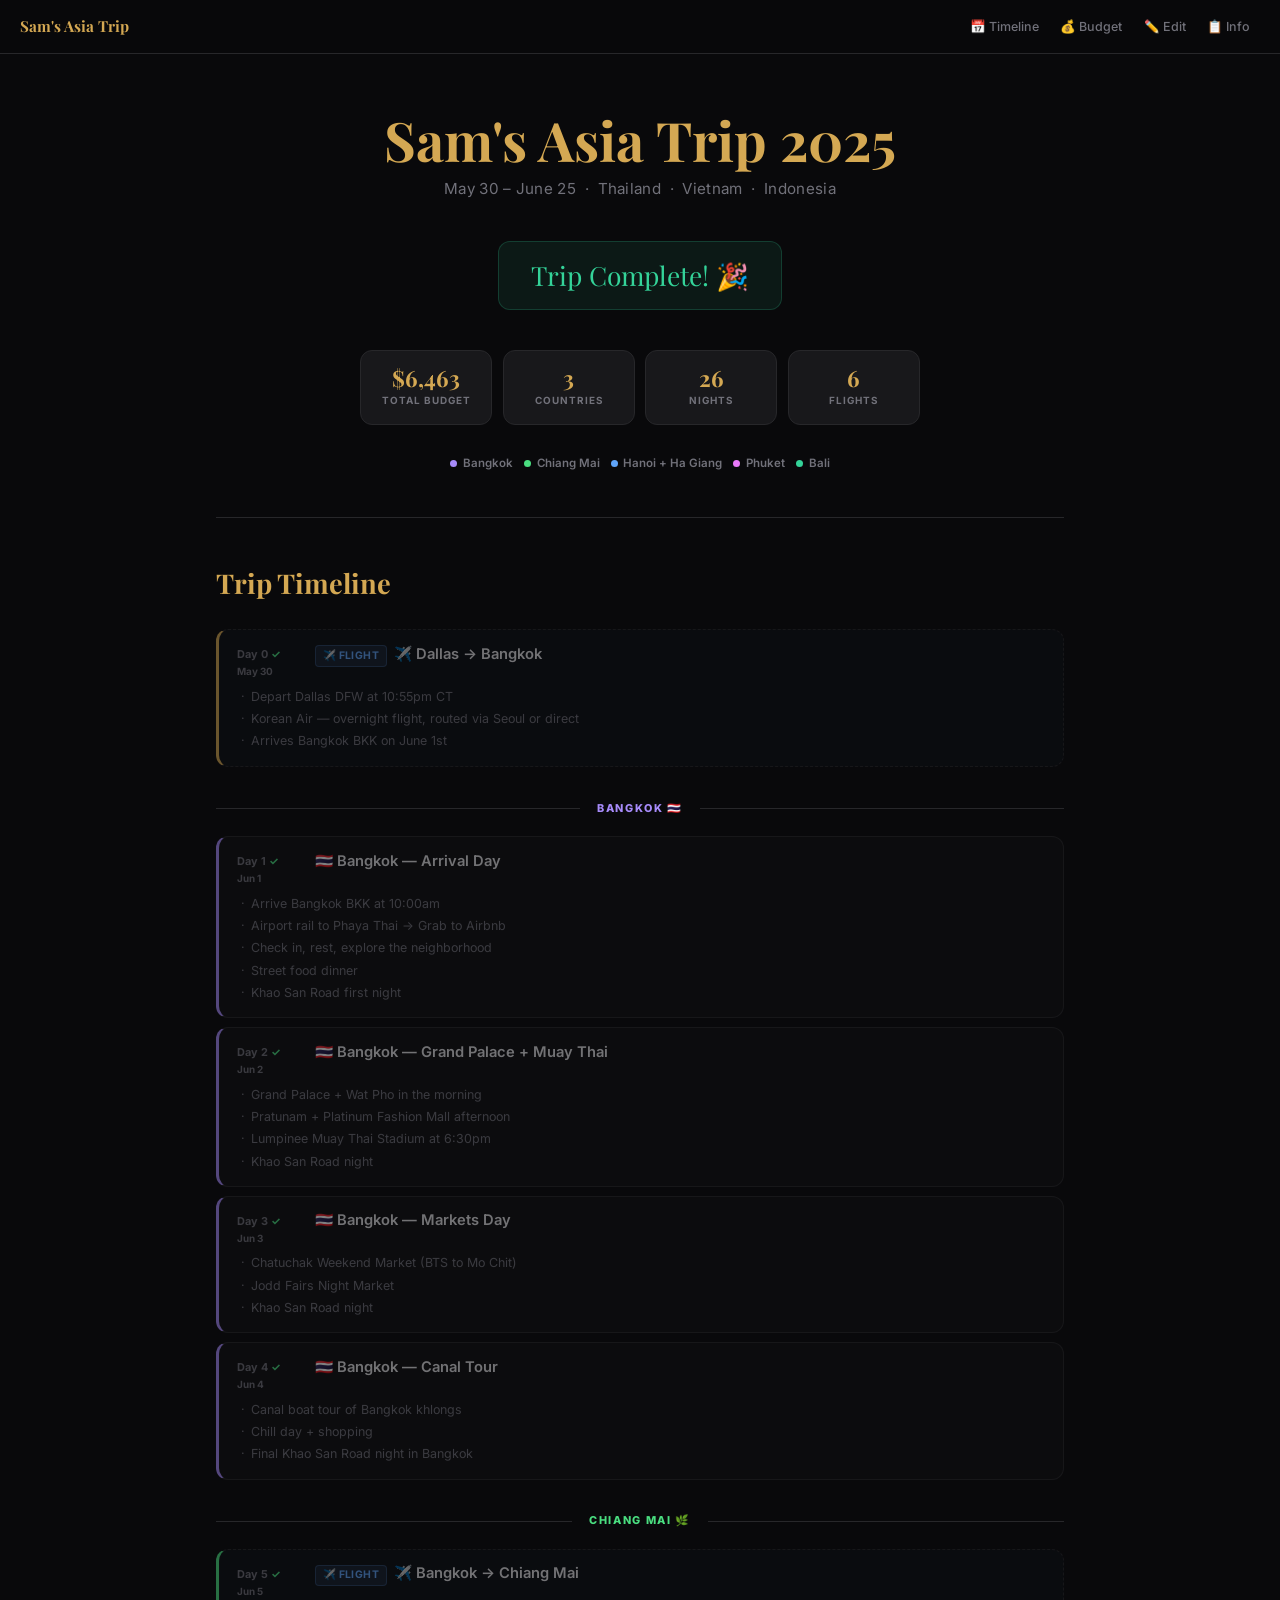
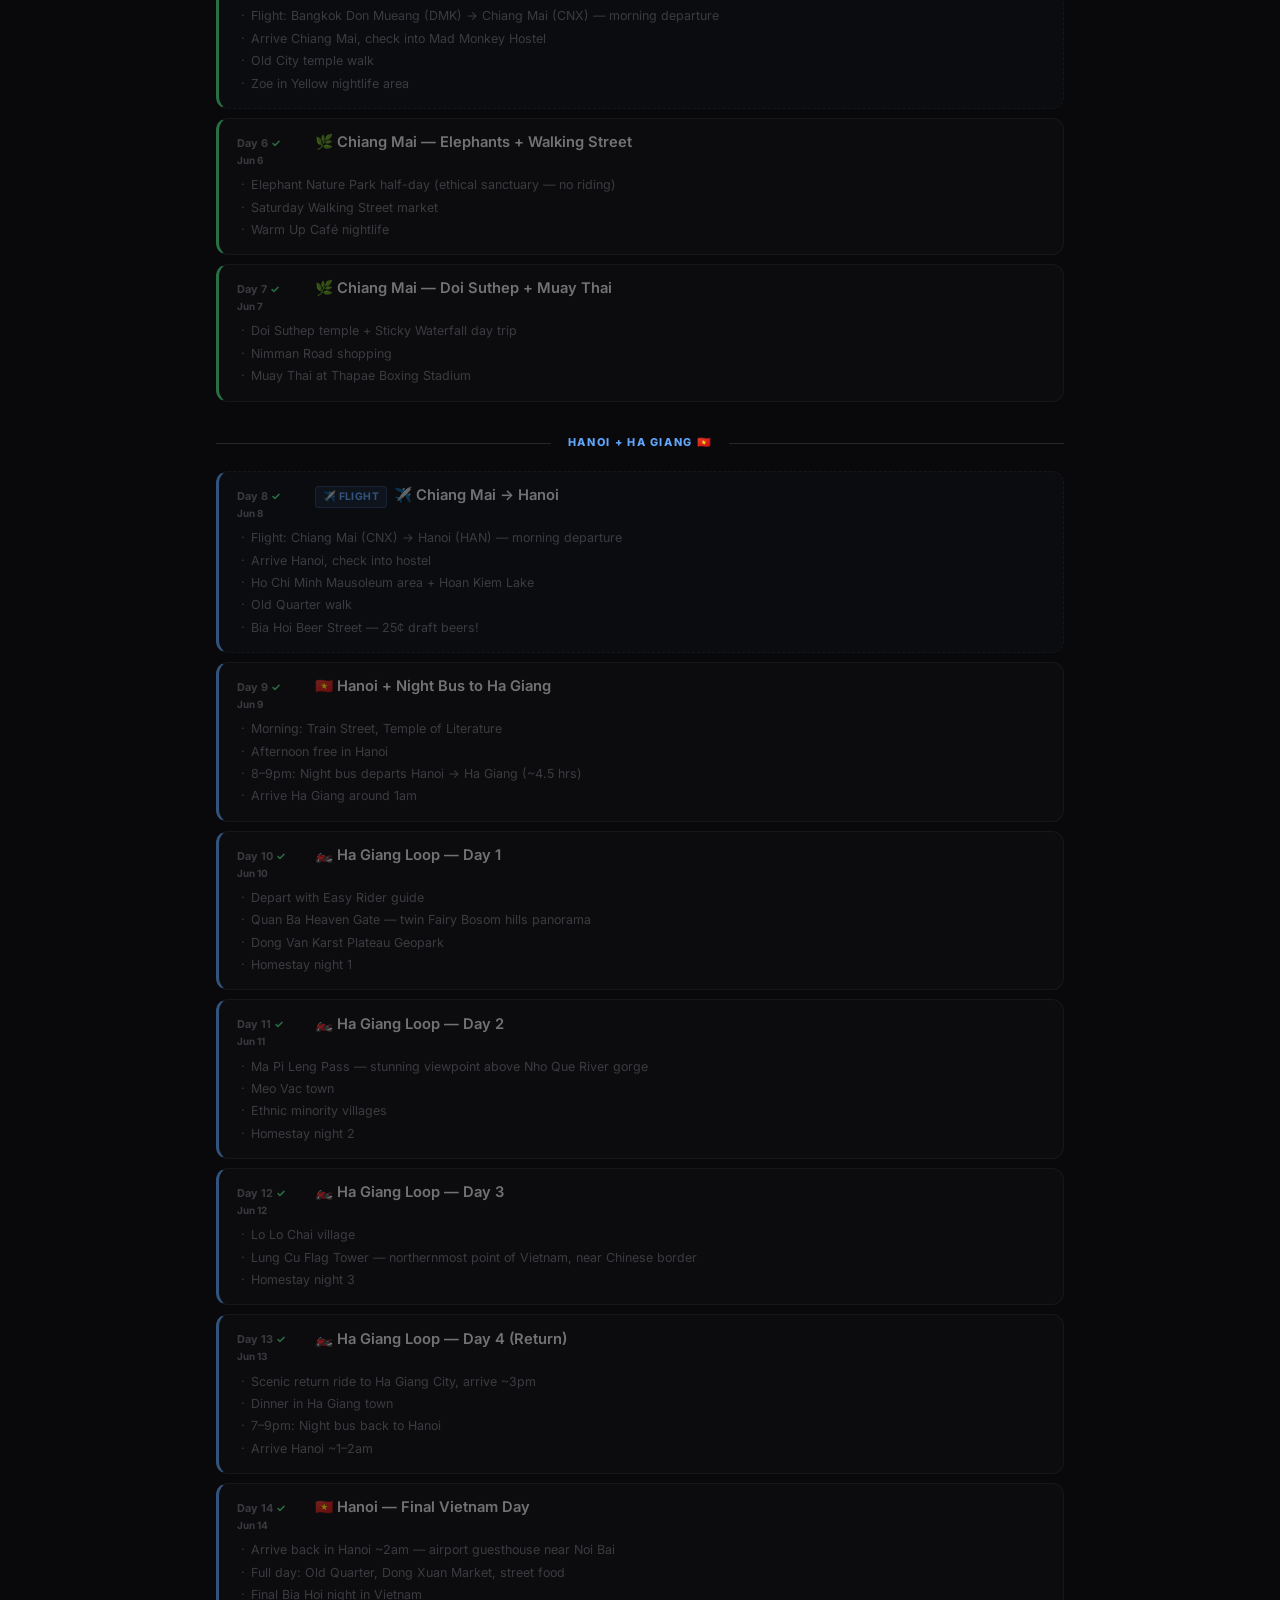
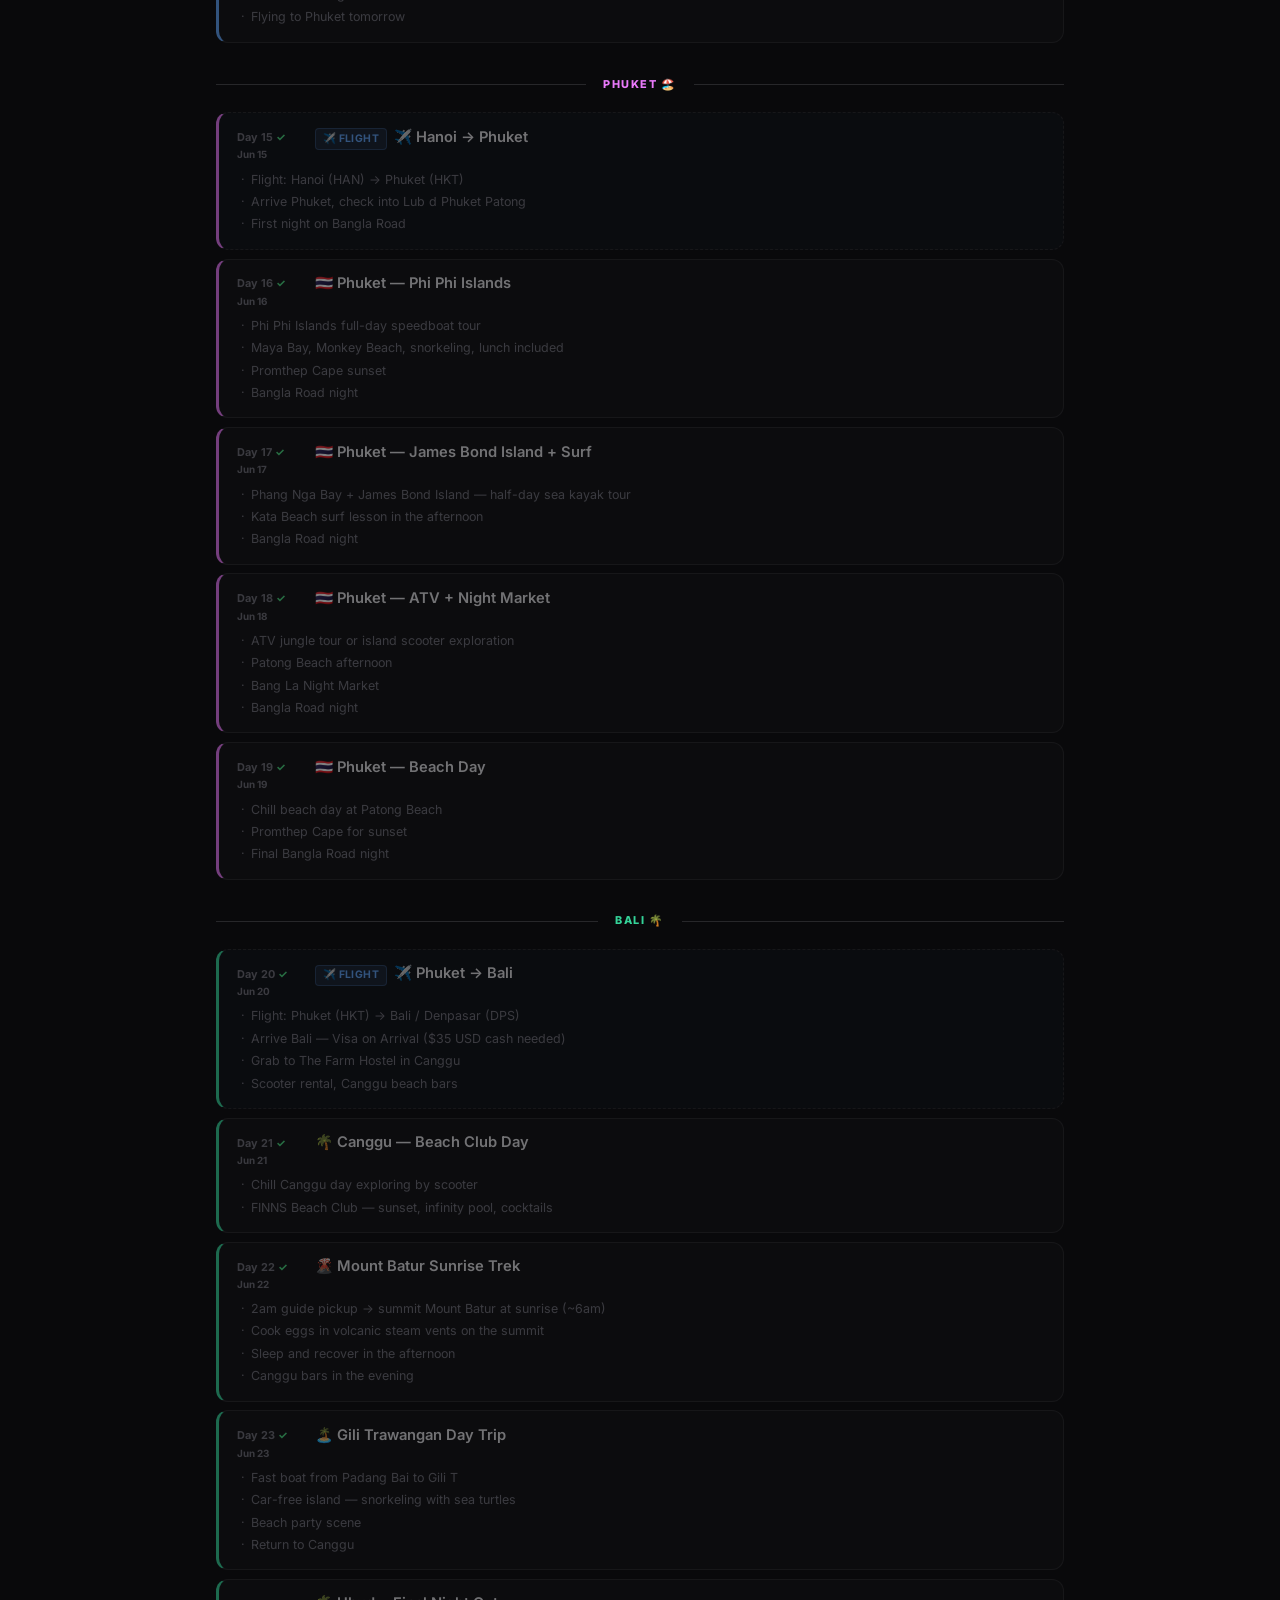
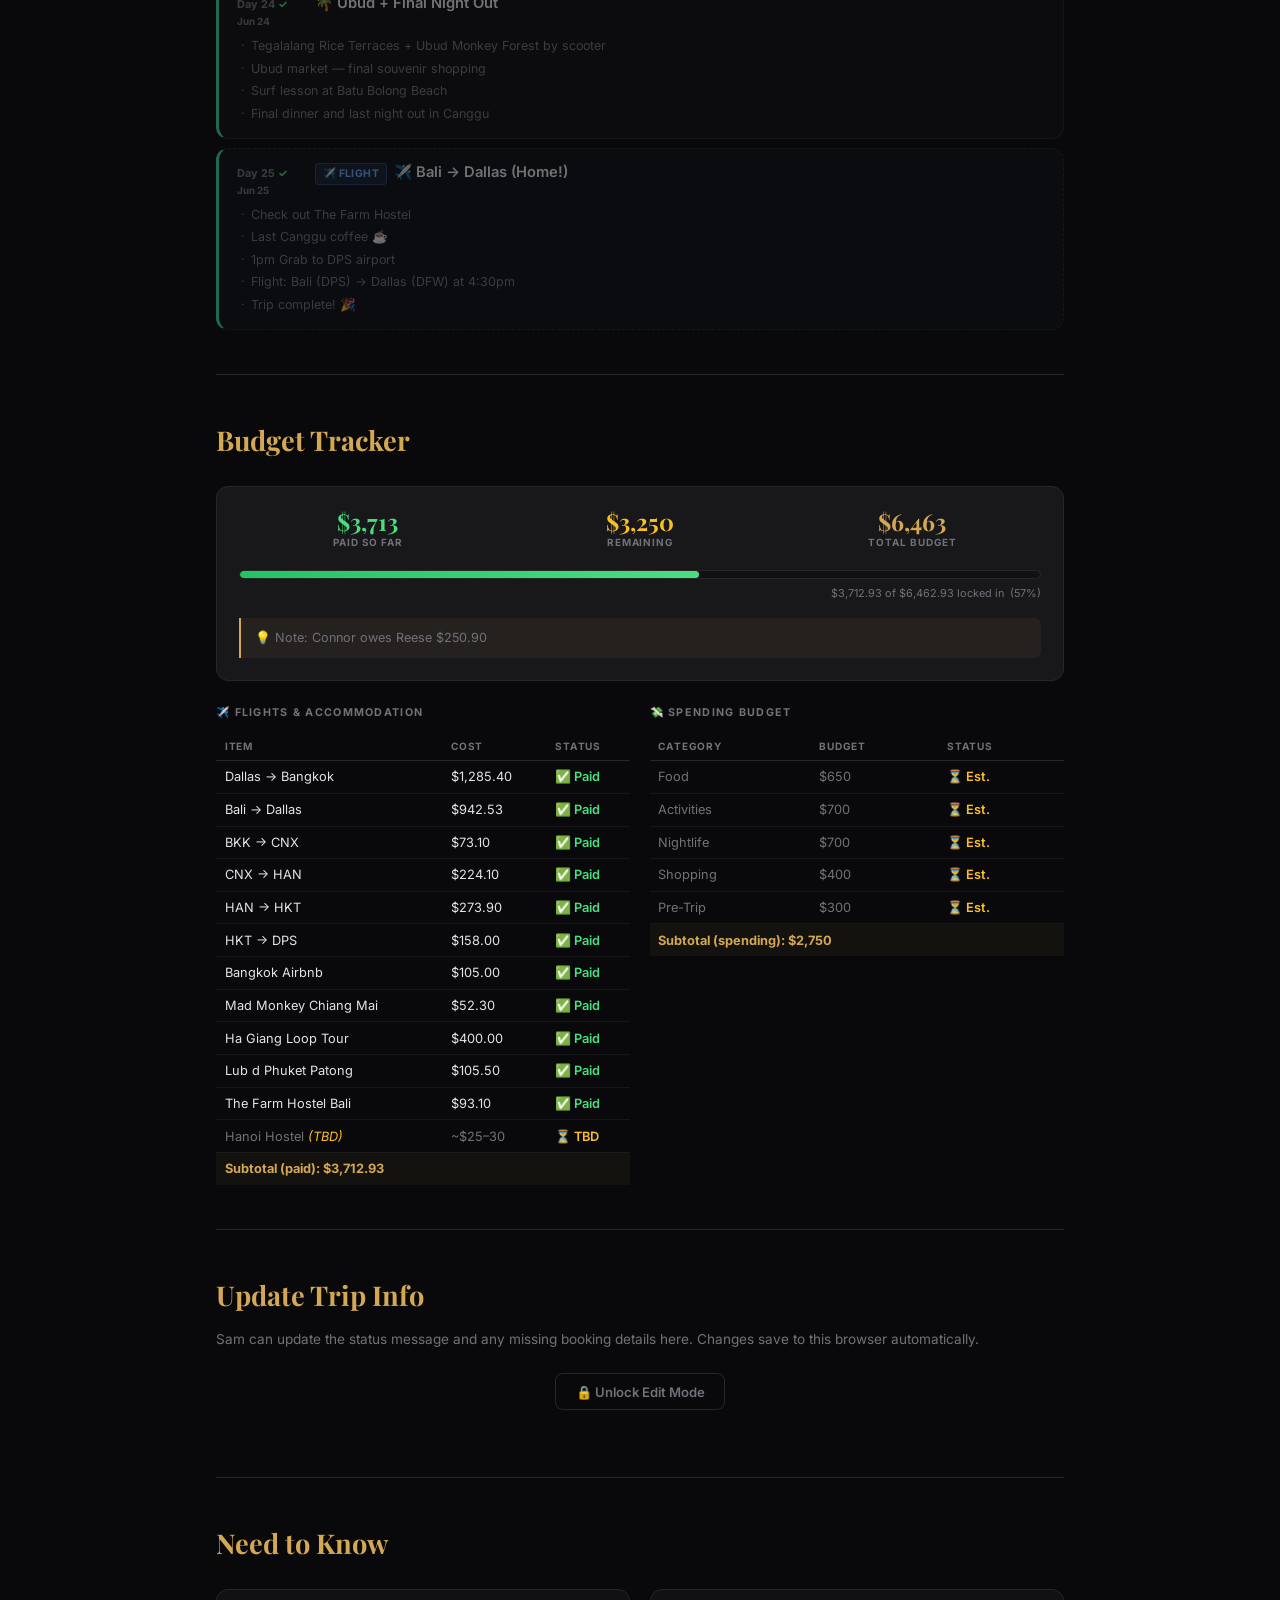
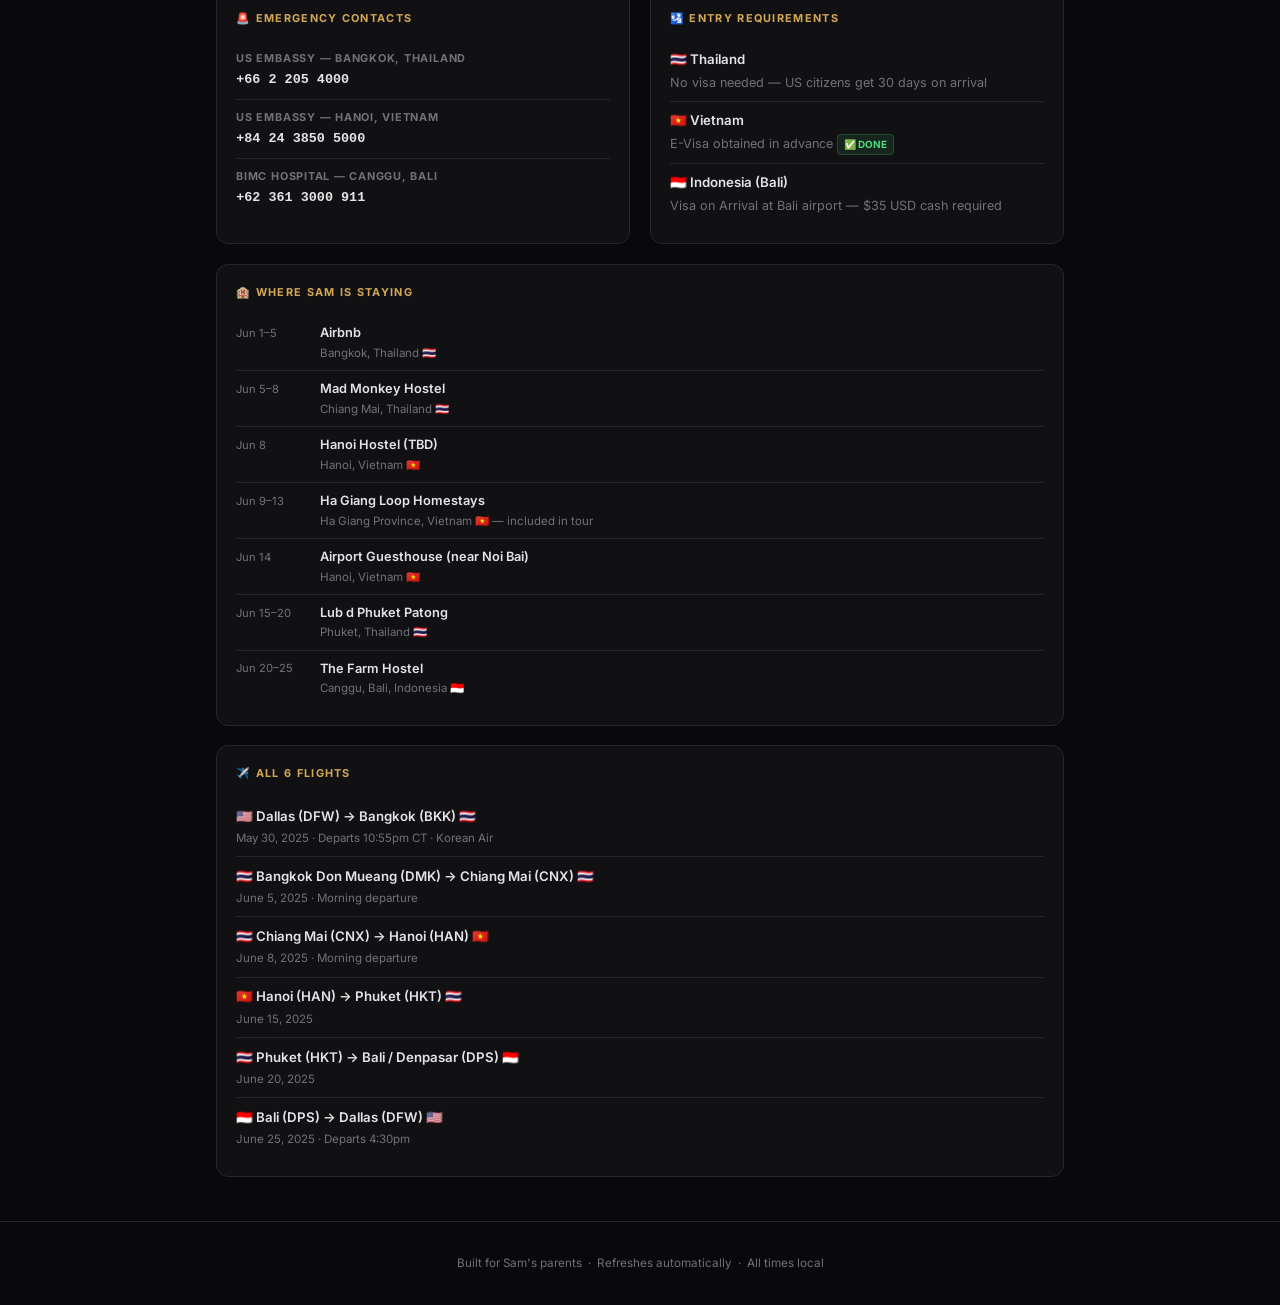
==== index.html @ be584400 "Initial commit — Asia Trip 2025 parent dashboard Single-file HTML dashboard with live countdown, day" ====
<!DOCTYPE html>
<html lang="en">
<head>
<meta charset="UTF-8">
<meta name="viewport" content="width=device-width, initial-scale=1.0">
<title>Sam's Asia Trip 2025</title>
<link rel="preconnect" href="https://fonts.googleapis.com">
<link rel="preconnect" href="https://fonts.gstatic.com" crossorigin>
<link href="https://fonts.googleapis.com/css2?family=Playfair+Display:ital,wght@0,400;0,700;1,400&family=Inter:wght@300;400;500;600;700&display=swap" rel="stylesheet">
<style>
*,*::before,*::after{box-sizing:border-box;margin:0;padding:0}

:root{
  --bg:#09090b;
  --surface:#111113;
  --surface2:#18181b;
  --border:#27272a;
  --text:#e4e4e7;
  --muted:#71717a;
  --gold:#d4a853;
  --bangkok:#a78bfa;
  --chiangmai:#4ade80;
  --vietnam:#60a5fa;
  --phuket:#e879f9;
  --bali:#34d399;
  --paid:#4ade80;
  --unpaid:#fbbf24;
  --r:12px;
}

html{scroll-behavior:smooth}
body{font-family:'Inter',sans-serif;background:var(--bg);color:var(--text);line-height:1.6;min-height:100vh}

/* ── NAV ── */
nav{
  position:fixed;top:0;left:0;right:0;z-index:200;
  background:rgba(9,9,11,.93);backdrop-filter:blur(16px);-webkit-backdrop-filter:blur(16px);
  border-bottom:1px solid var(--border);
  height:54px;padding:0 1.25rem;
  display:flex;align-items:center;gap:1rem;
}
.nav-brand{
  font-family:'Playfair Display',serif;color:var(--gold);font-size:.95rem;font-weight:700;
  text-decoration:none;white-space:nowrap;margin-right:auto;flex-shrink:0;
}
.nav-links{display:flex;align-items:center;gap:.15rem;overflow-x:auto;scrollbar-width:none;-ms-overflow-style:none}
.nav-links::-webkit-scrollbar{display:none}
.nav-links a{
  color:var(--muted);text-decoration:none;font-size:.78rem;font-weight:500;
  padding:.3rem .6rem;border-radius:6px;white-space:nowrap;transition:color .15s,background .15s;
}
.nav-links a:hover{color:var(--text);background:var(--surface2)}

/* ── LAYOUT ── */
main{padding-top:54px;max-width:880px;margin:0 auto;padding-left:1rem;padding-right:1rem}
section{padding:2.75rem 0}
section+section{border-top:1px solid var(--border)}
h2{font-family:'Playfair Display',serif;font-size:1.7rem;color:var(--gold);margin-bottom:1.5rem}

/* ── STATUS BANNER ── */
#status-banner{
  background:linear-gradient(135deg,rgba(212,168,83,.12),rgba(212,168,83,.05));
  border:1px solid rgba(212,168,83,.35);border-radius:var(--r);
  padding:1rem 1.25rem;margin-bottom:1.75rem;
  font-size:.92rem;display:none;
}
#status-banner.show{display:block}
#status-banner strong{color:var(--gold)}

/* ── HERO ── */
#hero{text-align:center;padding:3.5rem 0 2.75rem;border-top:none!important}
#hero h1{
  font-family:'Playfair Display',serif;
  font-size:clamp(2rem,6vw,3.4rem);color:var(--gold);
  margin-bottom:.45rem;line-height:1.1;
}
#hero .subtitle{color:var(--muted);font-size:.95rem;margin-bottom:2.5rem;letter-spacing:.02em}

/* ── COUNTDOWN ── */
.cd-wrap{margin:0 auto 2.5rem;max-width:580px}
.cd-label{
  font-size:.68rem;font-weight:700;letter-spacing:.15em;text-transform:uppercase;
  color:var(--muted);margin-bottom:.75rem;
}
.cd-units{display:flex;justify-content:center;gap:.65rem;flex-wrap:wrap}
.cd-unit{
  background:var(--surface2);border:1px solid var(--border);border-radius:var(--r);
  padding:.9rem 1.1rem;min-width:76px;text-align:center;
}
.cd-num{
  font-family:'Playfair Display',serif;font-size:2.1rem;font-weight:700;
  color:var(--gold);line-height:1;display:block;
}
.cd-lbl{font-size:.62rem;font-weight:700;letter-spacing:.1em;text-transform:uppercase;color:var(--muted);margin-top:.2rem;display:block}
.cd-badge{
  display:inline-block;font-family:'Playfair Display',serif;font-size:1.65rem;
  padding:1.1rem 2rem;border-radius:var(--r);line-height:1.2;
}
.cd-badge.live{color:var(--gold);background:rgba(212,168,83,.08);border:1px solid rgba(212,168,83,.2)}
.cd-badge.done{color:var(--bali);background:rgba(52,211,153,.08);border:1px solid rgba(52,211,153,.2)}

/* ── STATS ── */
.stats-row{display:grid;grid-template-columns:repeat(4,1fr);gap:.65rem;max-width:560px;margin:0 auto}
.stat-card{background:var(--surface2);border:1px solid var(--border);border-radius:var(--r);padding:.9rem .75rem;text-align:center}
.stat-val{font-family:'Playfair Display',serif;font-size:1.4rem;font-weight:700;color:var(--gold);display:block;line-height:1.1}
.stat-key{font-size:.62rem;font-weight:700;letter-spacing:.1em;text-transform:uppercase;color:var(--muted);margin-top:.2rem;display:block}

/* ── LEGEND ── */
.legend{display:flex;justify-content:center;gap:.7rem;flex-wrap:wrap;margin-top:1.85rem}
.legend-pill{display:flex;align-items:center;gap:.35rem;font-size:.72rem;font-weight:600;color:var(--muted)}
.legend-dot{width:7px;height:7px;border-radius:50%;flex-shrink:0}

/* ── TIMELINE ── */
.timeline{display:flex;flex-direction:column;gap:.55rem}
.dest-header{
  display:flex;align-items:center;gap:.65rem;
  margin:1.5rem 0 .65rem;font-size:.68rem;font-weight:800;
  letter-spacing:.15em;text-transform:uppercase;color:var(--muted);
}
.dest-header::before,.dest-header::after{content:'';flex:1;height:1px;background:var(--border)}
.dest-header span{white-space:nowrap;padding:0 .4rem}

.day-card{
  background:var(--surface);border:1px solid var(--border);
  border-left-width:3px;border-left-style:solid;border-left-color:transparent;
  border-radius:var(--r);
  padding:.9rem 1.1rem;position:relative;overflow:hidden;
  transition:transform .15s,box-shadow .15s;
}
.day-card:hover{transform:translateY(-1px);box-shadow:0 4px 20px rgba(0,0,0,.35)}
.day-card.is-flight{background:rgba(96,165,250,.04);border-top-style:dashed;border-right-style:dashed;border-bottom-style:dashed}
.day-card.is-today{
  background:var(--surface2)!important;
  box-shadow:0 0 0 1px rgba(212,168,83,.3),0 6px 28px rgba(0,0,0,.5)!important;
  border-left-color:var(--gold)!important;
}
.day-card.is-today::after{
  content:'TODAY';position:absolute;top:.7rem;right:.75rem;
  font-size:.58rem;font-weight:800;letter-spacing:.12em;
  color:var(--gold);background:rgba(212,168,83,.12);border:1px solid rgba(212,168,83,.25);
  padding:.18rem .45rem;border-radius:4px;
}
.day-card.is-past{opacity:.48}

.card-head{display:flex;align-items:flex-start;gap:.75rem;margin-bottom:.4rem}
.card-day{
  font-size:.68rem;font-weight:700;color:var(--muted);
  white-space:nowrap;min-width:66px;padding-top:.1rem;flex-shrink:0;
}
.card-date{font-size:.62rem;color:var(--muted);display:block;margin-top:.05rem}
.card-title{font-size:.92rem;font-weight:600;color:var(--text);flex:1;line-height:1.35}
.flight-tag{
  display:inline-flex;align-items:center;gap:.25rem;
  font-size:.65rem;font-weight:700;letter-spacing:.04em;
  background:rgba(96,165,250,.12);border:1px solid rgba(96,165,250,.25);
  color:#60a5fa;padding:.18rem .45rem;border-radius:4px;margin-right:.4rem;
}
.card-acts{margin:0;padding:0;list-style:none;display:flex;flex-direction:column;gap:.15rem}
.card-acts li{font-size:.78rem;color:var(--muted);padding-left:.9rem;position:relative}
.card-acts li::before{content:'·';position:absolute;left:.25rem}

/* ── BUDGET ── */
.budget-summary{
  background:var(--surface2);border:1px solid var(--border);border-radius:var(--r);
  padding:1.4rem;margin-bottom:1.4rem;
}
.budget-nums{display:grid;grid-template-columns:repeat(3,1fr);gap:1rem;margin-bottom:1.2rem;text-align:center}
.bnum{display:flex;flex-direction:column;gap:.15rem}
.bnum .ba{font-family:'Playfair Display',serif;font-size:1.45rem;font-weight:700;line-height:1}
.bnum .bl{font-size:.62rem;font-weight:700;letter-spacing:.1em;text-transform:uppercase;color:var(--muted)}
.bnum.paid .ba{color:var(--paid)}
.bnum.remaining .ba{color:var(--unpaid)}
.bnum.total .ba{color:var(--gold)}

.pbar-wrap{background:var(--surface);border-radius:99px;height:9px;overflow:hidden;border:1px solid var(--border)}
.pbar-fill{height:100%;border-radius:99px;background:linear-gradient(90deg,#22c55e,#4ade80);width:0;transition:width 1.3s cubic-bezier(.4,0,.2,1)}
.pbar-lbl{font-size:.68rem;color:var(--muted);text-align:right;margin-top:.35rem}
.budget-note{
  margin-top:1rem;font-size:.79rem;color:var(--muted);
  padding:.6rem .875rem;background:rgba(212,168,83,.06);
  border-left:2px solid var(--gold);border-radius:0 6px 6px 0;
}

.budget-tables{display:grid;grid-template-columns:1fr 1fr;gap:1.2rem;margin-top:1.4rem}
.btable-wrap h3{
  font-family:'Inter',sans-serif;font-size:.67rem;font-weight:700;
  letter-spacing:.12em;text-transform:uppercase;color:var(--muted);margin-bottom:.7rem;
}
table{width:100%;border-collapse:collapse;font-size:.8rem}
th{
  text-align:left;font-size:.63rem;font-weight:700;letter-spacing:.08em;text-transform:uppercase;
  color:var(--muted);padding:.38rem .55rem;border-bottom:1px solid var(--border);
}
td{padding:.45rem .55rem;border-bottom:1px solid rgba(39,39,42,.5);vertical-align:top;line-height:1.35}
tr:last-child td{border-bottom:none}
.row-paid td{color:var(--text)}
.row-paid .st{color:var(--paid);font-weight:600;white-space:nowrap}
.row-unpaid td{color:var(--muted)}
.row-unpaid .st{color:var(--unpaid);font-weight:600;white-space:nowrap}
.row-total{background:rgba(212,168,83,.05)}
.row-total td{font-weight:700;color:var(--gold);border-top:1px solid var(--border)!important;border-bottom:none!important}
.tbd{color:var(--unpaid);font-style:italic}

/* ── EDIT ── */
.edit-toggle{text-align:center;margin-bottom:1.4rem}
.btn{
  display:inline-flex;align-items:center;gap:.45rem;
  padding:.6rem 1.2rem;border-radius:8px;font-size:.82rem;font-weight:600;
  cursor:pointer;border:none;font-family:'Inter',sans-serif;transition:all .2s;
}
.btn-outline{background:transparent;border:1px solid var(--border);color:var(--muted)}
.btn-outline:hover{border-color:var(--gold);color:var(--gold);background:rgba(212,168,83,.06)}
.btn-gold{background:var(--gold);color:#000}
.btn-gold:hover{background:#c89940}

.edit-panel{
  background:var(--surface);border:1px solid var(--border);border-radius:var(--r);
  padding:1.4rem;display:none;
}
.edit-panel.open{display:block}

.pw-gate{text-align:center;padding:.5rem}
.pw-gate p{color:var(--muted);font-size:.82rem;margin-bottom:1rem}
.pw-row{display:flex;gap:.5rem;justify-content:center;max-width:300px;margin:0 auto}
.pw-err{color:#ef4444;font-size:.72rem;margin-top:.5rem;display:none}

input[type=password],input[type=text],textarea{
  background:var(--surface2);border:1px solid var(--border);border-radius:8px;
  color:var(--text);font-family:'Inter',sans-serif;font-size:.83rem;
  padding:.58rem .8rem;outline:none;transition:border-color .2s;
}
input[type=password]:focus,input[type=text]:focus,textarea:focus{border-color:var(--gold)}
input.err-shake{border-color:#ef4444;animation:shake .35s}
@keyframes shake{0%,100%{transform:translateX(0)}25%{transform:translateX(-5px)}75%{transform:translateX(5px)}}

.ef-form{display:none}
.ef-form.show{display:block}
.form-grid{display:grid;grid-template-columns:1fr 1fr;gap:.75rem}
.fg{margin-bottom:.9rem}
.fg label{display:block;font-size:.68rem;font-weight:700;color:var(--muted);letter-spacing:.08em;text-transform:uppercase;margin-bottom:.35rem}
.fg input,.fg textarea{width:100%}
textarea{resize:vertical;min-height:80px}
.form-foot{display:flex;align-items:center;justify-content:flex-end;gap:.75rem;margin-top:1.1rem;padding-top:.9rem;border-top:1px solid var(--border)}
.saved-note{font-size:.74rem;color:var(--paid);display:none;align-items:center;gap:.3rem}
.saved-note.show{display:flex}

/* ── INFO ── */
.info-grid{display:grid;grid-template-columns:1fr 1fr;gap:1.2rem}
.info-card{background:var(--surface);border:1px solid var(--border);border-radius:var(--r);padding:1.2rem}
.info-card.full{grid-column:1/-1}
.info-card h3{font-family:'Inter',sans-serif;font-size:.68rem;font-weight:700;letter-spacing:.12em;text-transform:uppercase;color:var(--gold);margin-bottom:.9rem}

.contact-item{padding:.55rem 0;border-bottom:1px solid var(--border)}
.contact-item:last-child{border-bottom:none;padding-bottom:0}
.cl{font-size:.68rem;font-weight:700;color:var(--muted);text-transform:uppercase;letter-spacing:.07em}
.cp{font-size:.84rem;font-weight:600;color:var(--text);font-family:monospace;margin-top:.1rem}

.accom-item{display:flex;gap:.75rem;padding:.5rem 0;border-bottom:1px solid var(--border);font-size:.8rem}
.accom-item:last-child{border-bottom:none}
.accom-dates{color:var(--muted);font-size:.7rem;white-space:nowrap;min-width:72px;padding-top:.1rem;flex-shrink:0}
.accom-name{font-weight:600;color:var(--text)}
.accom-loc{color:var(--muted);font-size:.72rem}

.flight-item{padding:.55rem 0;border-bottom:1px solid var(--border)}
.flight-item:last-child{border-bottom:none}
.flight-route{font-weight:600;color:var(--text);font-size:.83rem}
.flight-dt{font-size:.72rem;color:var(--muted);margin-top:.12rem}

.visa-item{padding:.5rem 0;border-bottom:1px solid var(--border)}
.visa-item:last-child{border-bottom:none}
.vi-country{font-weight:600;color:var(--text);font-size:.83rem;margin-bottom:.15rem}
.vi-info{color:var(--muted);font-size:.79rem}
.badge-ok{display:inline-block;font-size:.62rem;font-weight:700;color:var(--paid);background:rgba(74,222,128,.1);border:1px solid rgba(74,222,128,.2);padding:.1rem .38rem;border-radius:4px;margin-left:.25rem}

/* ── FOOTER ── */
footer{text-align:center;padding:2rem 1rem;color:var(--muted);font-size:.73rem;border-top:1px solid var(--border)}

/* ── RESPONSIVE ── */
@media(max-width:640px){
  .stats-row{grid-template-columns:repeat(2,1fr)}
  .budget-tables{grid-template-columns:1fr}
  .info-grid{grid-template-columns:1fr}
  .info-card.full{grid-column:auto}
  .form-grid{grid-template-columns:1fr}
}
@media(max-width:400px){
  .cd-unit{min-width:64px;padding:.75rem .85rem}
  .cd-num{font-size:1.8rem}
  .bnum .ba{font-size:1.1rem}
}
</style>
</head>
<body>

<!-- ══ NAV ══ -->
<nav>
  <a href="#hero" class="nav-brand">Sam's Asia Trip</a>
  <div class="nav-links">
    <a href="#timeline">📅 Timeline</a>
    <a href="#budget">💰 Budget</a>
    <a href="#edit">✏️ Edit</a>
    <a href="#info">📋 Info</a>
  </div>
</nav>

<main>

<!-- ══ HERO ══ -->
<section id="hero">

  <div id="status-banner">
    <strong>📍 Status:</strong> <span id="status-text"></span>
  </div>

  <h1>Sam's Asia Trip 2025</h1>
  <p class="subtitle">May 30 – June 25 &nbsp;·&nbsp; Thailand &nbsp;·&nbsp; Vietnam &nbsp;·&nbsp; Indonesia</p>

  <div class="cd-wrap">
    <div class="cd-label" id="cd-label">Departing In</div>
    <div id="cd-display" class="cd-units"></div>
  </div>

  <div class="stats-row">
    <div class="stat-card">
      <span class="stat-val">$6,463</span>
      <span class="stat-key">Total Budget</span>
    </div>
    <div class="stat-card">
      <span class="stat-val">3</span>
      <span class="stat-key">Countries</span>
    </div>
    <div class="stat-card">
      <span class="stat-val">26</span>
      <span class="stat-key">Nights</span>
    </div>
    <div class="stat-card">
      <span class="stat-val">6</span>
      <span class="stat-key">Flights</span>
    </div>
  </div>

  <div class="legend">
    <div class="legend-pill"><div class="legend-dot" style="background:var(--bangkok)"></div>Bangkok</div>
    <div class="legend-pill"><div class="legend-dot" style="background:var(--chiangmai)"></div>Chiang Mai</div>
    <div class="legend-pill"><div class="legend-dot" style="background:var(--vietnam)"></div>Hanoi + Ha Giang</div>
    <div class="legend-pill"><div class="legend-dot" style="background:var(--phuket)"></div>Phuket</div>
    <div class="legend-pill"><div class="legend-dot" style="background:var(--bali)"></div>Bali</div>
  </div>

</section>

<!-- ══ TIMELINE ══ -->
<section id="timeline">
  <h2>Trip Timeline</h2>
  <div class="timeline" id="timeline-container"></div>
</section>

<!-- ══ BUDGET ══ -->
<section id="budget">
  <h2>Budget Tracker</h2>

  <div class="budget-summary">
    <div class="budget-nums">
      <div class="bnum paid">
        <span class="ba">$3,713</span>
        <span class="bl">Paid So Far</span>
      </div>
      <div class="bnum remaining">
        <span class="ba">$3,250</span>
        <span class="bl">Remaining</span>
      </div>
      <div class="bnum total">
        <span class="ba">$6,463</span>
        <span class="bl">Total Budget</span>
      </div>
    </div>
    <div class="pbar-wrap"><div class="pbar-fill" id="pbar"></div></div>
    <div class="pbar-lbl">$3,712.93 of $6,462.93 locked in &nbsp;(57%)</div>
    <div class="budget-note">💡 Note: Connor owes Reese $250.90</div>
  </div>

  <div class="budget-tables">
    <div class="btable-wrap">
      <h3>✈️ Flights &amp; Accommodation</h3>
      <table>
        <thead><tr><th>Item</th><th>Cost</th><th>Status</th></tr></thead>
        <tbody>
          <tr class="row-paid"><td>Dallas → Bangkok</td><td>$1,285.40</td><td class="st">✅ Paid</td></tr>
          <tr class="row-paid"><td>Bali → Dallas</td><td>$942.53</td><td class="st">✅ Paid</td></tr>
          <tr class="row-paid"><td>BKK → CNX</td><td>$73.10</td><td class="st">✅ Paid</td></tr>
          <tr class="row-paid"><td>CNX → HAN</td><td>$224.10</td><td class="st">✅ Paid</td></tr>
          <tr class="row-paid"><td>HAN → HKT</td><td>$273.90</td><td class="st">✅ Paid</td></tr>
          <tr class="row-paid"><td>HKT → DPS</td><td>$158.00</td><td class="st">✅ Paid</td></tr>
          <tr class="row-paid"><td>Bangkok Airbnb</td><td>$105.00</td><td class="st">✅ Paid</td></tr>
          <tr class="row-paid"><td>Mad Monkey Chiang Mai</td><td>$52.30</td><td class="st">✅ Paid</td></tr>
          <tr class="row-paid"><td>Ha Giang Loop Tour</td><td>$400.00</td><td class="st">✅ Paid</td></tr>
          <tr class="row-paid"><td>Lub d Phuket Patong</td><td>$105.50</td><td class="st">✅ Paid</td></tr>
          <tr class="row-paid"><td>The Farm Hostel Bali</td><td>$93.10</td><td class="st">✅ Paid</td></tr>
          <tr class="row-unpaid">
            <td>Hanoi Hostel <span class="tbd" id="hanoi-name-display">(TBD)</span></td>
            <td><span id="hanoi-cost-display">~$25–30</span></td>
            <td class="st">⏳ TBD</td>
          </tr>
          <tr class="row-total"><td colspan="3"><strong>Subtotal (paid): $3,712.93</strong></td></tr>
        </tbody>
      </table>
    </div>

    <div class="btable-wrap">
      <h3>💸 Spending Budget</h3>
      <table>
        <thead><tr><th>Category</th><th>Budget</th><th>Status</th></tr></thead>
        <tbody>
          <tr class="row-unpaid"><td>Food</td><td>$650</td><td class="st">⏳ Est.</td></tr>
          <tr class="row-unpaid"><td>Activities</td><td>$700</td><td class="st">⏳ Est.</td></tr>
          <tr class="row-unpaid"><td>Nightlife</td><td>$700</td><td class="st">⏳ Est.</td></tr>
          <tr class="row-unpaid"><td>Shopping</td><td>$400</td><td class="st">⏳ Est.</td></tr>
          <tr class="row-unpaid"><td>Pre-Trip</td><td>$300</td><td class="st">⏳ Est.</td></tr>
          <tr class="row-total"><td colspan="3"><strong>Subtotal (spending): $2,750</strong></td></tr>
        </tbody>
      </table>
    </div>
  </div>
</section>

<!-- ══ EDIT ══ -->
<section id="edit">
  <h2>Update Trip Info</h2>
  <p style="color:var(--muted);font-size:.85rem;margin-top:-.75rem;margin-bottom:1.4rem">
    Sam can update the status message and any missing booking details here. Changes save to this browser automatically.
  </p>

  <div class="edit-toggle">
    <button class="btn btn-outline" id="edit-btn" onclick="toggleEdit()">🔒 Unlock Edit Mode</button>
  </div>

  <div class="edit-panel" id="edit-panel">
    <div class="pw-gate" id="pw-gate">
      <p>Enter the password to edit trip information</p>
      <div class="pw-row">
        <input type="password" id="pw-input" placeholder="Password" onkeydown="if(event.key==='Enter')checkPw()">
        <button class="btn btn-gold" onclick="checkPw()">Unlock</button>
      </div>
      <p class="pw-err" id="pw-err">Incorrect password — try again</p>
    </div>

    <div class="ef-form" id="ef-form">
      <div class="form-grid">
        <div class="fg">
          <label>Hanoi Hostel Name</label>
          <input type="text" id="ef-hanoi-name" placeholder="e.g. Old Quarter Backpackers">
        </div>
        <div class="fg">
          <label>Hanoi Hostel Cost</label>
          <input type="text" id="ef-hanoi-cost" placeholder="e.g. $28 / night">
        </div>
      </div>
      <div class="fg">
        <label>Ha Giang Tour Company</label>
        <input type="text" id="ef-hagiang" placeholder="e.g. Ha Giang Adventure Tours">
      </div>
      <div class="fg">
        <label>Status Message for Parents</label>
        <textarea id="ef-status" placeholder="e.g. Currently in Chiang Mai — everything's great! Had an incredible time at the elephant sanctuary today."></textarea>
      </div>
      <div class="form-foot">
        <div class="saved-note" id="saved-note">✓ Saved!</div>
        <button class="btn btn-gold" onclick="saveEdits()">Save Changes</button>
      </div>
    </div>
  </div>
</section>

<!-- ══ NEED TO KNOW ══ -->
<section id="info">
  <h2>Need to Know</h2>
  <div class="info-grid">

    <div class="info-card">
      <h3>🚨 Emergency Contacts</h3>
      <div class="contact-item">
        <div class="cl">US Embassy — Bangkok, Thailand</div>
        <div class="cp">+66 2 205 4000</div>
      </div>
      <div class="contact-item">
        <div class="cl">US Embassy — Hanoi, Vietnam</div>
        <div class="cp">+84 24 3850 5000</div>
      </div>
      <div class="contact-item">
        <div class="cl">BIMC Hospital — Canggu, Bali</div>
        <div class="cp">+62 361 3000 911</div>
      </div>
    </div>

    <div class="info-card">
      <h3>🛂 Entry Requirements</h3>
      <div class="visa-item">
        <div class="vi-country">🇹🇭 Thailand</div>
        <div class="vi-info">No visa needed — US citizens get 30 days on arrival</div>
      </div>
      <div class="visa-item">
        <div class="vi-country">🇻🇳 Vietnam</div>
        <div class="vi-info">E-Visa obtained in advance<span class="badge-ok">✅ DONE</span></div>
      </div>
      <div class="visa-item">
        <div class="vi-country">🇮🇩 Indonesia (Bali)</div>
        <div class="vi-info">Visa on Arrival at Bali airport — $35 USD cash required</div>
      </div>
    </div>

    <div class="info-card full">
      <h3>🏨 Where Sam Is Staying</h3>
      <div class="accom-item">
        <div class="accom-dates">Jun 1–5</div>
        <div><div class="accom-name">Airbnb</div><div class="accom-loc">Bangkok, Thailand 🇹🇭</div></div>
      </div>
      <div class="accom-item">
        <div class="accom-dates">Jun 5–8</div>
        <div><div class="accom-name">Mad Monkey Hostel</div><div class="accom-loc">Chiang Mai, Thailand 🇹🇭</div></div>
      </div>
      <div class="accom-item">
        <div class="accom-dates">Jun 8</div>
        <div>
          <div class="accom-name" id="hanoi-accom-display">Hanoi Hostel (TBD)</div>
          <div class="accom-loc">Hanoi, Vietnam 🇻🇳</div>
        </div>
      </div>
      <div class="accom-item">
        <div class="accom-dates">Jun 9–13</div>
        <div><div class="accom-name">Ha Giang Loop Homestays</div><div class="accom-loc">Ha Giang Province, Vietnam 🇻🇳 — included in tour</div></div>
      </div>
      <div class="accom-item">
        <div class="accom-dates">Jun 14</div>
        <div><div class="accom-name">Airport Guesthouse (near Noi Bai)</div><div class="accom-loc">Hanoi, Vietnam 🇻🇳</div></div>
      </div>
      <div class="accom-item">
        <div class="accom-dates">Jun 15–20</div>
        <div><div class="accom-name">Lub d Phuket Patong</div><div class="accom-loc">Phuket, Thailand 🇹🇭</div></div>
      </div>
      <div class="accom-item">
        <div class="accom-dates">Jun 20–25</div>
        <div><div class="accom-name">The Farm Hostel</div><div class="accom-loc">Canggu, Bali, Indonesia 🇮🇩</div></div>
      </div>
    </div>

    <div class="info-card full">
      <h3>✈️ All 6 Flights</h3>
      <div class="flight-item">
        <div class="flight-route">🇺🇸 Dallas (DFW) → Bangkok (BKK) 🇹🇭</div>
        <div class="flight-dt">May 30, 2025 · Departs 10:55pm CT · Korean Air</div>
      </div>
      <div class="flight-item">
        <div class="flight-route">🇹🇭 Bangkok Don Mueang (DMK) → Chiang Mai (CNX) 🇹🇭</div>
        <div class="flight-dt">June 5, 2025 · Morning departure</div>
      </div>
      <div class="flight-item">
        <div class="flight-route">🇹🇭 Chiang Mai (CNX) → Hanoi (HAN) 🇻🇳</div>
        <div class="flight-dt">June 8, 2025 · Morning departure</div>
      </div>
      <div class="flight-item">
        <div class="flight-route">🇻🇳 Hanoi (HAN) → Phuket (HKT) 🇹🇭</div>
        <div class="flight-dt">June 15, 2025</div>
      </div>
      <div class="flight-item">
        <div class="flight-route">🇹🇭 Phuket (HKT) → Bali / Denpasar (DPS) 🇮🇩</div>
        <div class="flight-dt">June 20, 2025</div>
      </div>
      <div class="flight-item">
        <div class="flight-route">🇮🇩 Bali (DPS) → Dallas (DFW) 🇺🇸</div>
        <div class="flight-dt">June 25, 2025 · Departs 4:30pm</div>
      </div>
    </div>

  </div>
</section>

</main>

<footer>
  Built for Sam's parents &nbsp;·&nbsp; Refreshes automatically &nbsp;·&nbsp; All times local
</footer>

<script>
// ── TRIP CONFIG ───────────────────────────────────────────────────────────

const DEPARTURE = new Date('2025-05-30T22:55:00-05:00');
const TRIP_END  = new Date('2025-06-26T04:00:00+00:00');

const DESTS = {
  pre:       { color:'#d4a853', label:'Departure Day' },
  bangkok:   { color:'#a78bfa', label:'Bangkok 🇹🇭' },
  chiangmai: { color:'#4ade80', label:'Chiang Mai 🌿' },
  vietnam:   { color:'#60a5fa', label:'Hanoi + Ha Giang 🇻🇳' },
  phuket:    { color:'#e879f9', label:'Phuket 🏖️' },
  bali:      { color:'#34d399', label:'Bali 🌴' },
};

const ITINERARY = [
  {
    day:0, date:'2025-05-30', dest:'pre', flag:'✈️',
    city:'Dallas → Bangkok', isFlight:true,
    acts:[
      'Depart Dallas DFW at 10:55pm CT',
      'Korean Air — overnight flight, routed via Seoul or direct',
      'Arrives Bangkok BKK on June 1st'
    ]
  },
  {
    day:1, date:'2025-06-01', dest:'bangkok', flag:'🇹🇭',
    city:'Bangkok — Arrival Day',
    acts:[
      'Arrive Bangkok BKK at 10:00am',
      'Airport rail to Phaya Thai → Grab to Airbnb',
      'Check in, rest, explore the neighborhood',
      'Street food dinner',
      'Khao San Road first night'
    ]
  },
  {
    day:2, date:'2025-06-02', dest:'bangkok', flag:'🇹🇭',
    city:'Bangkok — Grand Palace + Muay Thai',
    acts:[
      'Grand Palace + Wat Pho in the morning',
      'Pratunam + Platinum Fashion Mall afternoon',
      'Lumpinee Muay Thai Stadium at 6:30pm',
      'Khao San Road night'
    ]
  },
  {
    day:3, date:'2025-06-03', dest:'bangkok', flag:'🇹🇭',
    city:'Bangkok — Markets Day',
    acts:[
      'Chatuchak Weekend Market (BTS to Mo Chit)',
      'Jodd Fairs Night Market',
      'Khao San Road night'
    ]
  },
  {
    day:4, date:'2025-06-04', dest:'bangkok', flag:'🇹🇭',
    city:'Bangkok — Canal Tour',
    acts:[
      'Canal boat tour of Bangkok khlongs',
      'Chill day + shopping',
      'Final Khao San Road night in Bangkok'
    ]
  },
  {
    day:5, date:'2025-06-05', dest:'chiangmai', flag:'✈️',
    city:'Bangkok → Chiang Mai', isFlight:true,
    acts:[
      'Flight: Bangkok Don Mueang (DMK) → Chiang Mai (CNX) — morning departure',
      'Arrive Chiang Mai, check into Mad Monkey Hostel',
      'Old City temple walk',
      'Zoe in Yellow nightlife area'
    ]
  },
  {
    day:6, date:'2025-06-06', dest:'chiangmai', flag:'🌿',
    city:'Chiang Mai — Elephants + Walking Street',
    acts:[
      'Elephant Nature Park half-day (ethical sanctuary — no riding)',
      'Saturday Walking Street market',
      'Warm Up Café nightlife'
    ]
  },
  {
    day:7, date:'2025-06-07', dest:'chiangmai', flag:'🌿',
    city:'Chiang Mai — Doi Suthep + Muay Thai',
    acts:[
      'Doi Suthep temple + Sticky Waterfall day trip',
      'Nimman Road shopping',
      'Muay Thai at Thapae Boxing Stadium'
    ]
  },
  {
    day:8, date:'2025-06-08', dest:'vietnam', flag:'✈️',
    city:'Chiang Mai → Hanoi', isFlight:true,
    acts:[
      'Flight: Chiang Mai (CNX) → Hanoi (HAN) — morning departure',
      'Arrive Hanoi, check into hostel',
      'Ho Chi Minh Mausoleum area + Hoan Kiem Lake',
      'Old Quarter walk',
      'Bia Hoi Beer Street — 25¢ draft beers!'
    ]
  },
  {
    day:9, date:'2025-06-09', dest:'vietnam', flag:'🇻🇳',
    city:'Hanoi + Night Bus to Ha Giang',
    acts:[
      'Morning: Train Street, Temple of Literature',
      'Afternoon free in Hanoi',
      '8–9pm: Night bus departs Hanoi → Ha Giang (~4.5 hrs)',
      'Arrive Ha Giang around 1am'
    ]
  },
  {
    day:10, date:'2025-06-10', dest:'vietnam', flag:'🏍️',
    city:'Ha Giang Loop — Day 1',
    acts:[
      'Depart with Easy Rider guide',
      'Quan Ba Heaven Gate — twin Fairy Bosom hills panorama',
      'Dong Van Karst Plateau Geopark',
      'Homestay night 1'
    ]
  },
  {
    day:11, date:'2025-06-11', dest:'vietnam', flag:'🏍️',
    city:'Ha Giang Loop — Day 2',
    acts:[
      'Ma Pi Leng Pass — stunning viewpoint above Nho Que River gorge',
      'Meo Vac town',
      'Ethnic minority villages',
      'Homestay night 2'
    ]
  },
  {
    day:12, date:'2025-06-12', dest:'vietnam', flag:'🏍️',
    city:'Ha Giang Loop — Day 3',
    acts:[
      'Lo Lo Chai village',
      'Lung Cu Flag Tower — northernmost point of Vietnam, near Chinese border',
      'Homestay night 3'
    ]
  },
  {
    day:13, date:'2025-06-13', dest:'vietnam', flag:'🏍️',
    city:'Ha Giang Loop — Day 4 (Return)',
    acts:[
      'Scenic return ride to Ha Giang City, arrive ~3pm',
      'Dinner in Ha Giang town',
      '7–9pm: Night bus back to Hanoi',
      'Arrive Hanoi ~1–2am'
    ]
  },
  {
    day:14, date:'2025-06-14', dest:'vietnam', flag:'🇻🇳',
    city:'Hanoi — Final Vietnam Day',
    acts:[
      'Arrive back in Hanoi ~2am — airport guesthouse near Noi Bai',
      'Full day: Old Quarter, Dong Xuan Market, street food',
      'Final Bia Hoi night in Vietnam',
      'Flying to Phuket tomorrow'
    ]
  },
  {
    day:15, date:'2025-06-15', dest:'phuket', flag:'✈️',
    city:'Hanoi → Phuket', isFlight:true,
    acts:[
      'Flight: Hanoi (HAN) → Phuket (HKT)',
      'Arrive Phuket, check into Lub d Phuket Patong',
      'First night on Bangla Road'
    ]
  },
  {
    day:16, date:'2025-06-16', dest:'phuket', flag:'🇹🇭',
    city:'Phuket — Phi Phi Islands',
    acts:[
      'Phi Phi Islands full-day speedboat tour',
      'Maya Bay, Monkey Beach, snorkeling, lunch included',
      'Promthep Cape sunset',
      'Bangla Road night'
    ]
  },
  {
    day:17, date:'2025-06-17', dest:'phuket', flag:'🇹🇭',
    city:'Phuket — James Bond Island + Surf',
    acts:[
      'Phang Nga Bay + James Bond Island — half-day sea kayak tour',
      'Kata Beach surf lesson in the afternoon',
      'Bangla Road night'
    ]
  },
  {
    day:18, date:'2025-06-18', dest:'phuket', flag:'🇹🇭',
    city:'Phuket — ATV + Night Market',
    acts:[
      'ATV jungle tour or island scooter exploration',
      'Patong Beach afternoon',
      'Bang La Night Market',
      'Bangla Road night'
    ]
  },
  {
    day:19, date:'2025-06-19', dest:'phuket', flag:'🇹🇭',
    city:'Phuket — Beach Day',
    acts:[
      'Chill beach day at Patong Beach',
      'Promthep Cape for sunset',
      'Final Bangla Road night'
    ]
  },
  {
    day:20, date:'2025-06-20', dest:'bali', flag:'✈️',
    city:'Phuket → Bali', isFlight:true,
    acts:[
      'Flight: Phuket (HKT) → Bali / Denpasar (DPS)',
      'Arrive Bali — Visa on Arrival ($35 USD cash needed)',
      'Grab to The Farm Hostel in Canggu',
      'Scooter rental, Canggu beach bars'
    ]
  },
  {
    day:21, date:'2025-06-21', dest:'bali', flag:'🌴',
    city:'Canggu — Beach Club Day',
    acts:[
      'Chill Canggu day exploring by scooter',
      'FINNS Beach Club — sunset, infinity pool, cocktails'
    ]
  },
  {
    day:22, date:'2025-06-22', dest:'bali', flag:'🌋',
    city:'Mount Batur Sunrise Trek',
    acts:[
      '2am guide pickup → summit Mount Batur at sunrise (~6am)',
      'Cook eggs in volcanic steam vents on the summit',
      'Sleep and recover in the afternoon',
      'Canggu bars in the evening'
    ]
  },
  {
    day:23, date:'2025-06-23', dest:'bali', flag:'🏝️',
    city:'Gili Trawangan Day Trip',
    acts:[
      'Fast boat from Padang Bai to Gili T',
      'Car-free island — snorkeling with sea turtles',
      'Beach party scene',
      'Return to Canggu'
    ]
  },
  {
    day:24, date:'2025-06-24', dest:'bali', flag:'🌴',
    city:'Ubud + Final Night Out',
    acts:[
      'Tegalalang Rice Terraces + Ubud Monkey Forest by scooter',
      'Ubud market — final souvenir shopping',
      'Surf lesson at Batu Bolong Beach',
      'Final dinner and last night out in Canggu'
    ]
  },
  {
    day:25, date:'2025-06-25', dest:'bali', flag:'✈️',
    city:'Bali → Dallas (Home!)', isFlight:true,
    acts:[
      'Check out The Farm Hostel',
      'Last Canggu coffee ☕',
      '1pm Grab to DPS airport',
      'Flight: Bali (DPS) → Dallas (DFW) at 4:30pm',
      'Trip complete! 🎉'
    ]
  }
];

// Build date → day lookup
const DATE_TO_DAY = {};
ITINERARY.forEach(i => { DATE_TO_DAY[i.date] = i.day; });

// ── COUNTDOWN ─────────────────────────────────────────────────────────────

function pad(n){ return String(n).padStart(2,'0'); }

function updateCountdown(){
  const now  = new Date();
  const disp = document.getElementById('cd-display');
  const lbl  = document.getElementById('cd-label');

  if(now < DEPARTURE){
    const diff = DEPARTURE - now;
    const days = Math.floor(diff / 864e5);
    const hrs  = Math.floor((diff % 864e5) / 36e5);
    const mins = Math.floor((diff % 36e5) / 6e4);
    const secs = Math.floor((diff % 6e4) / 1e3);
    lbl.textContent = 'Departing In';
    disp.innerHTML =
      unit(days,'Days') + unit(pad(hrs),'Hours') +
      unit(pad(mins),'Mins') + unit(pad(secs),'Secs');
  } else if(now <= TRIP_END){
    const todayStr = localDateStr(now);
    const dayNum   = DATE_TO_DAY[todayStr] !== undefined
      ? DATE_TO_DAY[todayStr]
      : Math.min(Math.floor((now - DEPARTURE) / 864e5), 25);
    lbl.textContent = 'Currently On Trip';
    disp.innerHTML = `<div class="cd-badge live">Day ${dayNum} of 25</div>`;
  } else {
    lbl.textContent = '';
    disp.innerHTML = `<div class="cd-badge done">Trip Complete! 🎉</div>`;
  }
}

function unit(n, l){
  return `<div class="cd-unit"><span class="cd-num">${n}</span><span class="cd-lbl">${l}</span></div>`;
}

// Return YYYY-MM-DD in local time
function localDateStr(d){
  const y = d.getFullYear();
  const m = String(d.getMonth()+1).padStart(2,'0');
  const day = String(d.getDate()).padStart(2,'0');
  return `${y}-${m}-${day}`;
}

// ── TIMELINE ──────────────────────────────────────────────────────────────

function renderTimeline(){
  const container = document.getElementById('timeline-container');
  const now       = new Date();
  const todayStr  = localDateStr(now);
  let lastDest    = null;

  ITINERARY.forEach(item => {
    // Section headers between destinations
    if(item.dest !== 'pre' && item.dest !== lastDest){
      const hdr = document.createElement('div');
      hdr.className = 'dest-header';
      hdr.innerHTML = `<span style="color:${DESTS[item.dest].color}">${DESTS[item.dest].label}</span>`;
      container.appendChild(hdr);
    }
    lastDest = item.dest;

    const isPast  = item.date < todayStr && now > DEPARTURE;
    const isToday = item.date === todayStr && now >= DEPARTURE && now <= TRIP_END;
    const color   = DESTS[item.dest].color;

    const card = document.createElement('div');
    card.className = [
      'day-card',
      item.isFlight ? 'is-flight' : '',
      isToday       ? 'is-today'  : '',
      isPast        ? 'is-past'   : '',
    ].filter(Boolean).join(' ');

    card.style.borderLeftColor = color;

    // Format date display
    const [y,mo,d] = item.date.split('-').map(Number);
    const dateObj  = new Date(y, mo-1, d);
    const dateStr  = dateObj.toLocaleDateString('en-US',{ month:'short', day:'numeric' });

    const flightTag = item.isFlight
      ? '<span class="flight-tag">✈️ FLIGHT</span>'
      : '';
    const check = isPast
      ? ' <span style="color:var(--paid);font-weight:700">✓</span>'
      : '';
    const acts = item.acts.map(a => `<li>${a}</li>`).join('');

    card.innerHTML = `
      <div class="card-head">
        <div class="card-day">
          <span>Day ${item.day}${check}</span>
          <span class="card-date">${dateStr}</span>
        </div>
        <div class="card-title">${flightTag}<span style="margin-right:.3rem">${item.flag}</span>${item.city}</div>
      </div>
      <ul class="card-acts">${acts}</ul>`;

    container.appendChild(card);
  });
}

// ── BUDGET BAR ────────────────────────────────────────────────────────────

function animateBudget(){
  const bar = document.getElementById('pbar');
  const pct = (3712.93 / 6462.93 * 100).toFixed(1);
  const obs = new IntersectionObserver(entries => {
    if(entries[0].isIntersecting){
      setTimeout(() => { bar.style.width = pct + '%'; }, 150);
      obs.disconnect();
    }
  }, { threshold: 0.4 });
  obs.observe(bar);
}

// ── EDIT PANEL ────────────────────────────────────────────────────────────

let editUnlocked = false;

function toggleEdit(){
  const panel = document.getElementById('edit-panel');
  const btn   = document.getElementById('edit-btn');
  const isOpen = panel.classList.contains('open');
  if(isOpen){
    panel.classList.remove('open');
    btn.textContent = '🔒 Unlock Edit Mode';
  } else {
    panel.classList.add('open');
    btn.textContent = '✕ Close Edit';
    if(editUnlocked) showForm();
  }
}

function checkPw(){
  const val = document.getElementById('pw-input').value;
  const err = document.getElementById('pw-err');
  const inp = document.getElementById('pw-input');
  if(val === 'sam2025'){
    editUnlocked = true;
    err.style.display = 'none';
    showForm();
  } else {
    inp.value = '';
    err.style.display = 'block';
    inp.classList.add('err-shake');
    setTimeout(() => inp.classList.remove('err-shake'), 400);
  }
}

function showForm(){
  document.getElementById('pw-gate').style.display = 'none';
  document.getElementById('ef-form').classList.add('show');
  const s = getSaved();
  document.getElementById('ef-hanoi-name').value = s.hanoiName || '';
  document.getElementById('ef-hanoi-cost').value = s.hanoiCost || '';
  document.getElementById('ef-hagiang').value    = s.hagiang   || '';
  document.getElementById('ef-status').value     = s.status    || '';
}

function saveEdits(){
  const data = {
    hanoiName: document.getElementById('ef-hanoi-name').value.trim(),
    hanoiCost: document.getElementById('ef-hanoi-cost').value.trim(),
    hagiang:   document.getElementById('ef-hagiang').value.trim(),
    status:    document.getElementById('ef-status').value.trim(),
  };
  try{ localStorage.setItem('asiaTripData_v2', JSON.stringify(data)); }catch(e){}
  applyData(data);
  const note = document.getElementById('saved-note');
  note.classList.add('show');
  setTimeout(() => note.classList.remove('show'), 2500);
}

function getSaved(){
  try{ return JSON.parse(localStorage.getItem('asiaTripData_v2') || '{}'); }catch(e){ return {}; }
}

function applyData(d){
  // Budget table — Hanoi name
  const nn = document.getElementById('hanoi-name-display');
  if(nn) nn.textContent = d.hanoiName ? d.hanoiName : '(TBD)';
  // Budget table — Hanoi cost
  const nc = document.getElementById('hanoi-cost-display');
  if(nc) nc.textContent = d.hanoiCost ? d.hanoiCost : '~$25–30';
  // Accommodation list — Hanoi
  const na = document.getElementById('hanoi-accom-display');
  if(na) na.textContent = d.hanoiName ? d.hanoiName : 'Hanoi Hostel (TBD)';
  // Status banner
  const banner  = document.getElementById('status-banner');
  const stText  = document.getElementById('status-text');
  if(d.status){
    stText.textContent = d.status;
    banner.classList.add('show');
  } else {
    banner.classList.remove('show');
  }
}

// ── INIT ──────────────────────────────────────────────────────────────────

document.addEventListener('DOMContentLoaded', () => {
  renderTimeline();
  updateCountdown();
  setInterval(updateCountdown, 1000);
  animateBudget();
  applyData(getSaved());

  // During trip: scroll today's card into view
  const now = new Date();
  if(now >= DEPARTURE && now <= TRIP_END){
    setTimeout(() => {
      const today = document.querySelector('.day-card.is-today');
      if(today) today.scrollIntoView({ behavior:'smooth', block:'center' });
    }, 700);
  }
});
</script>
</body>
</html>
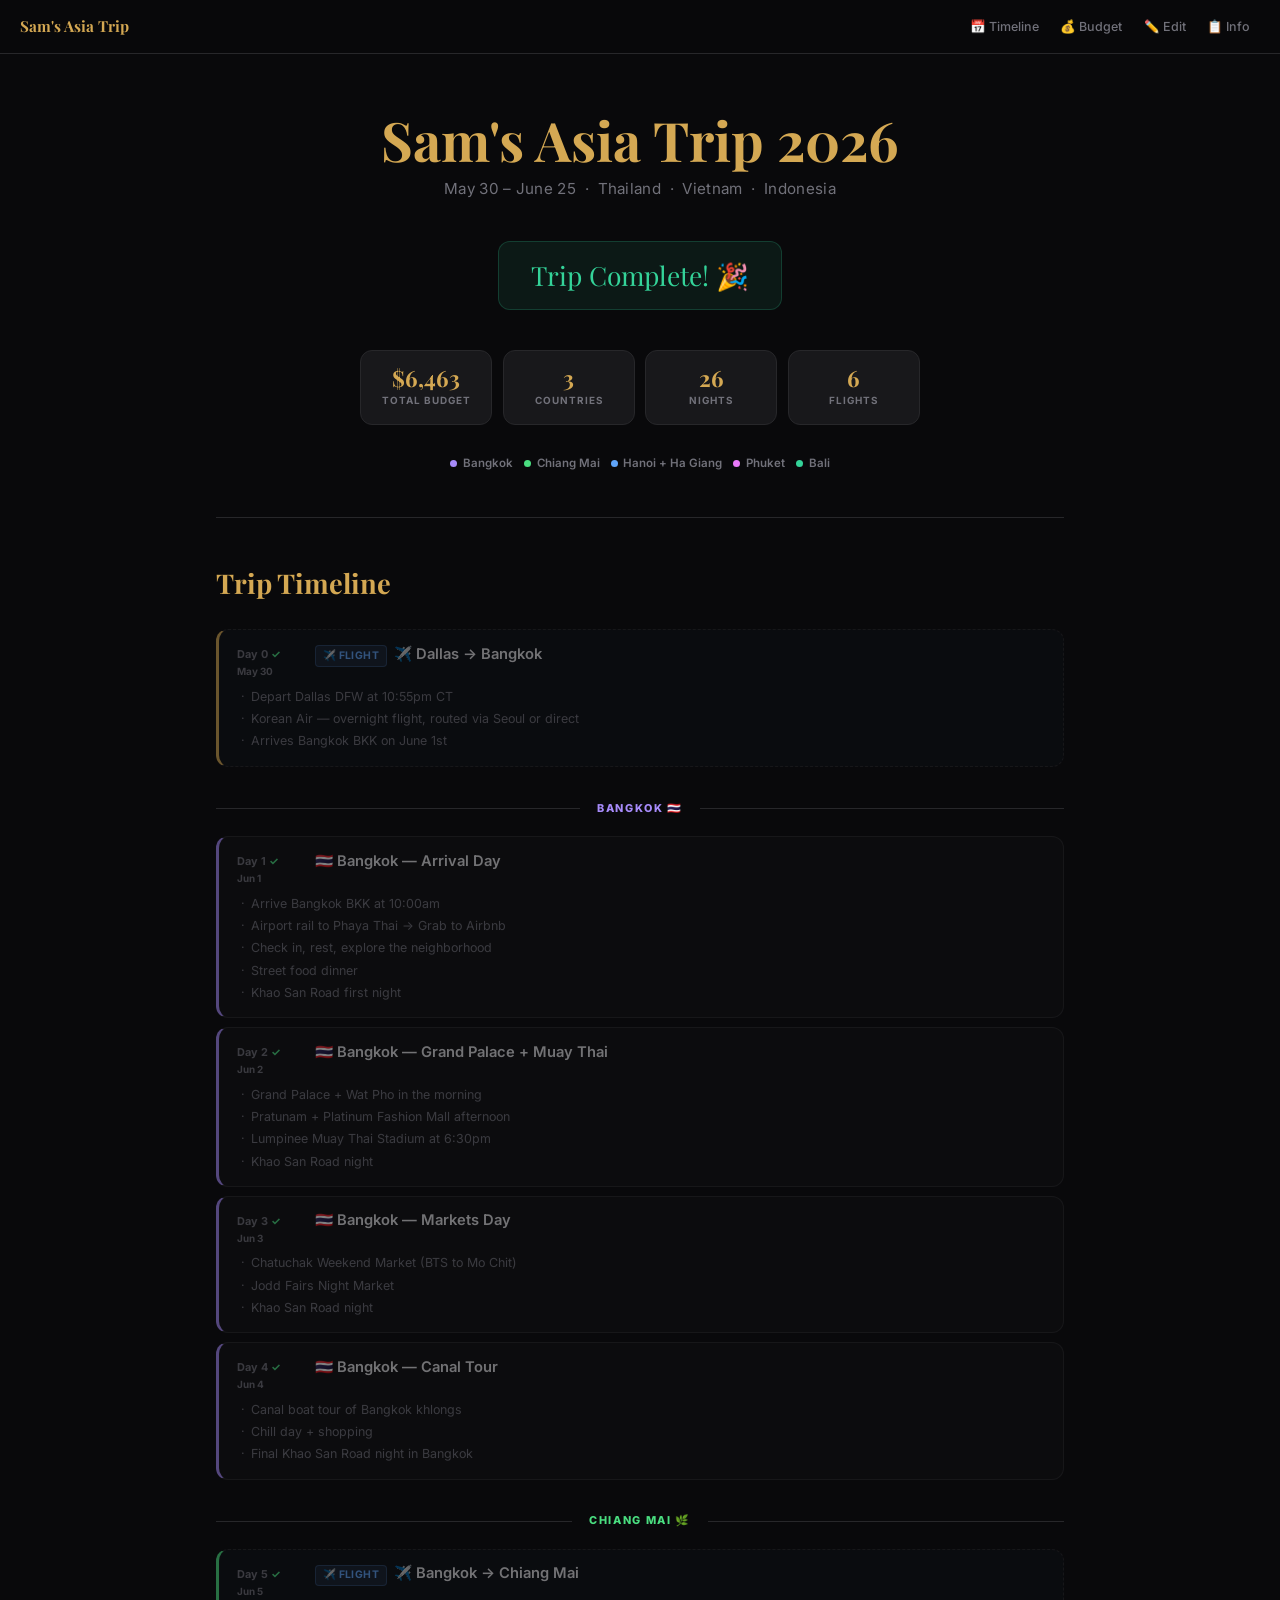
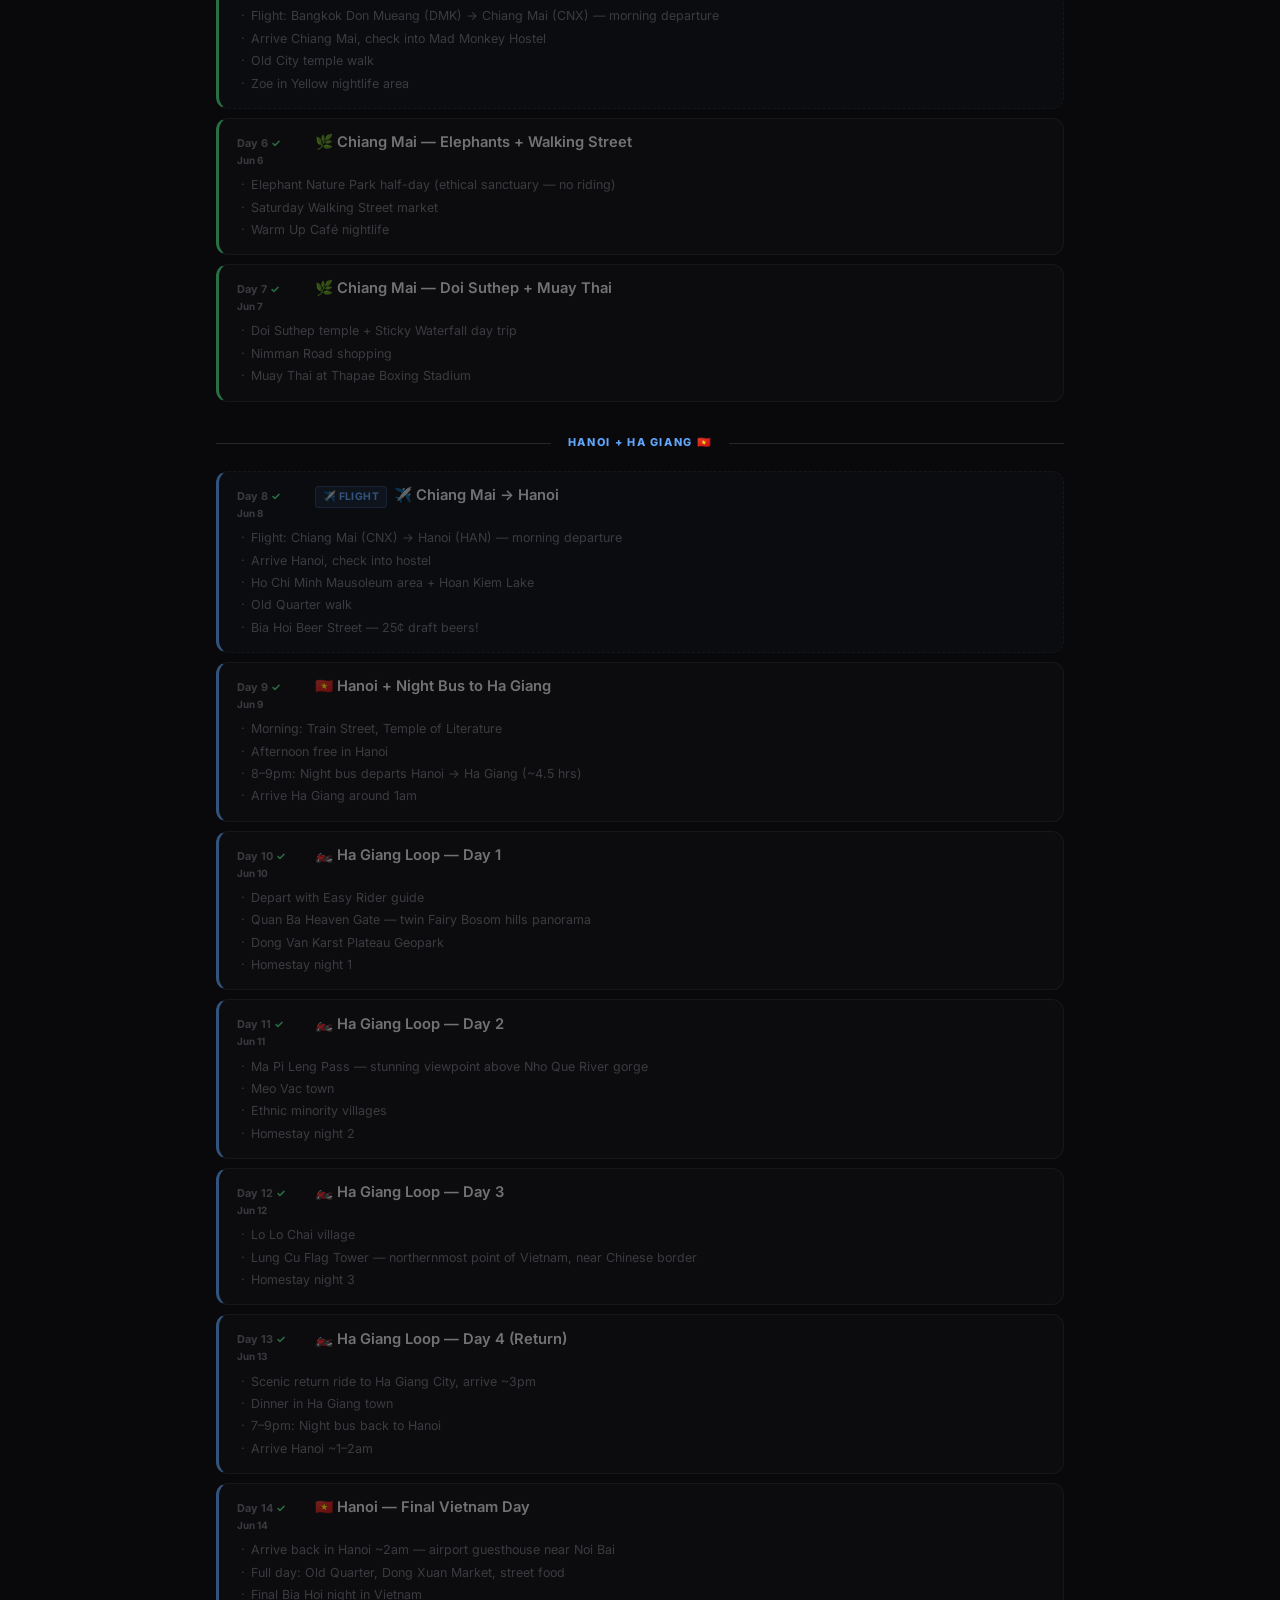
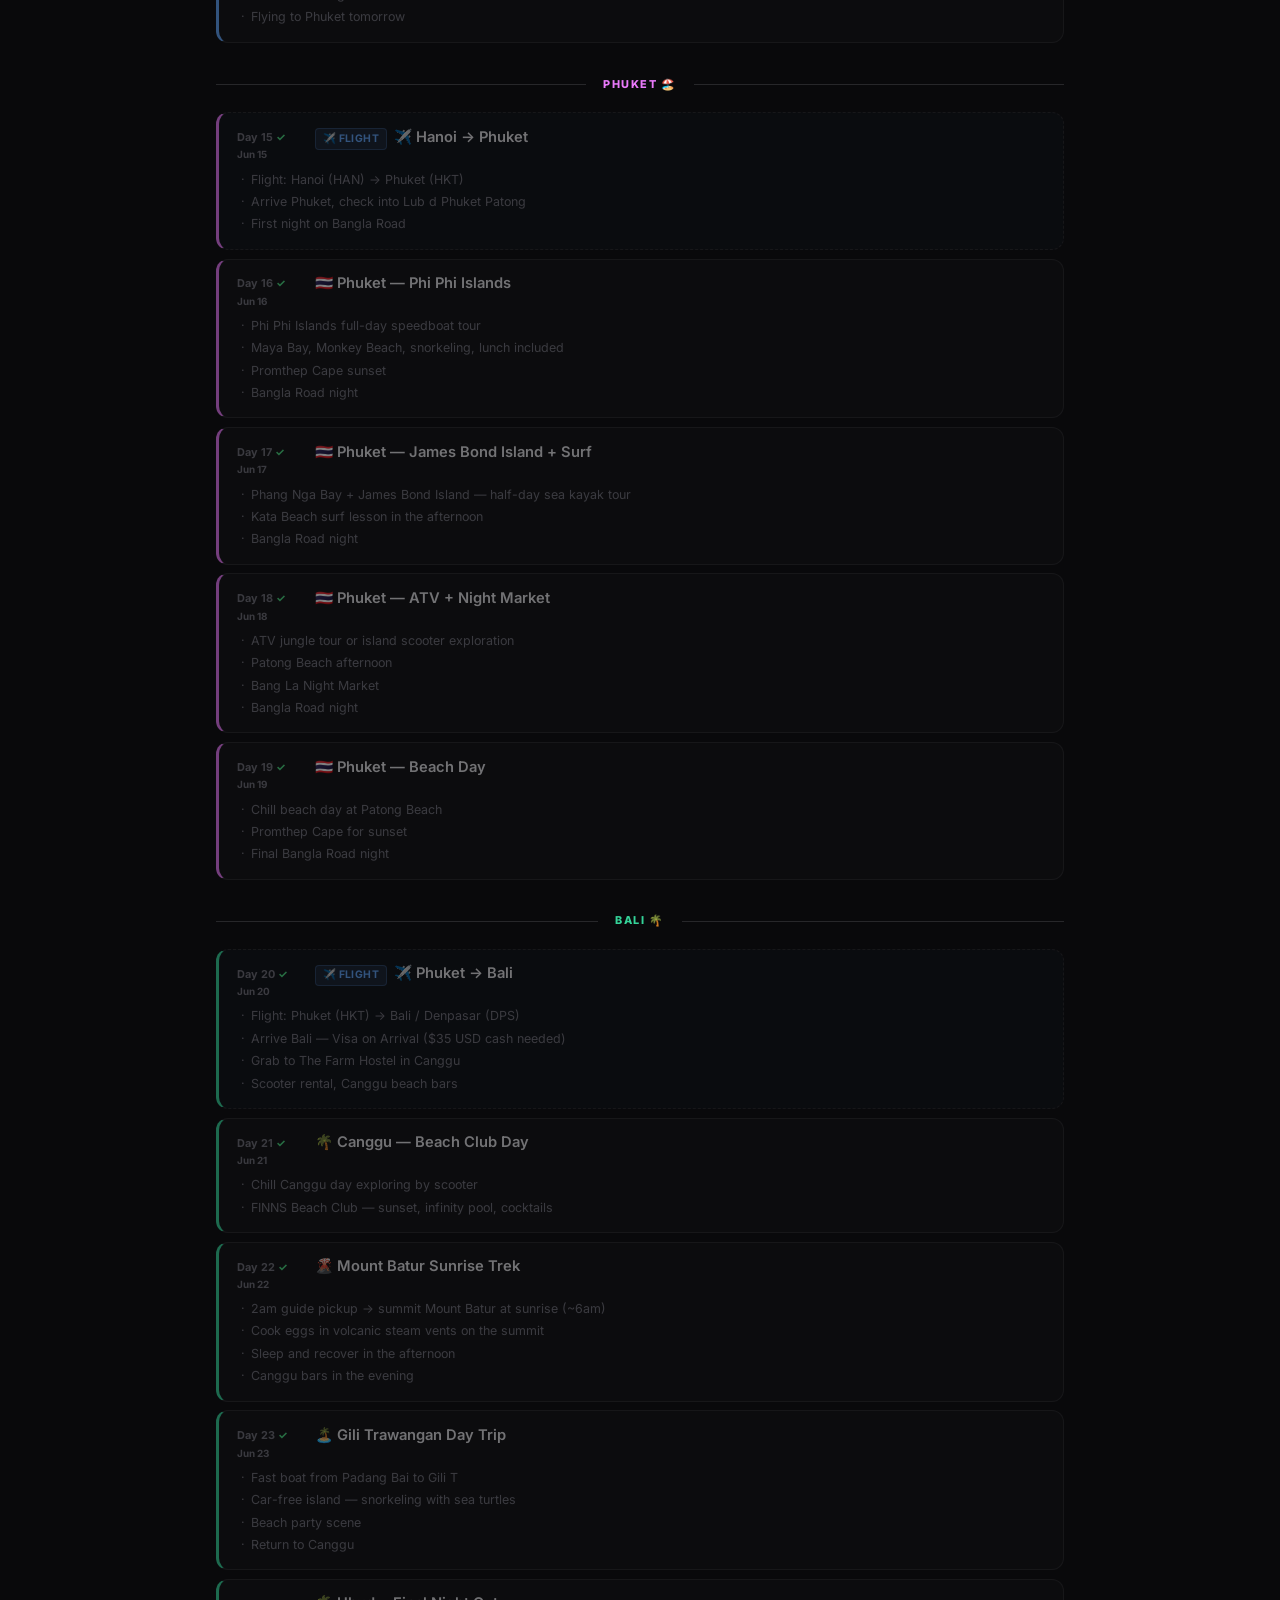
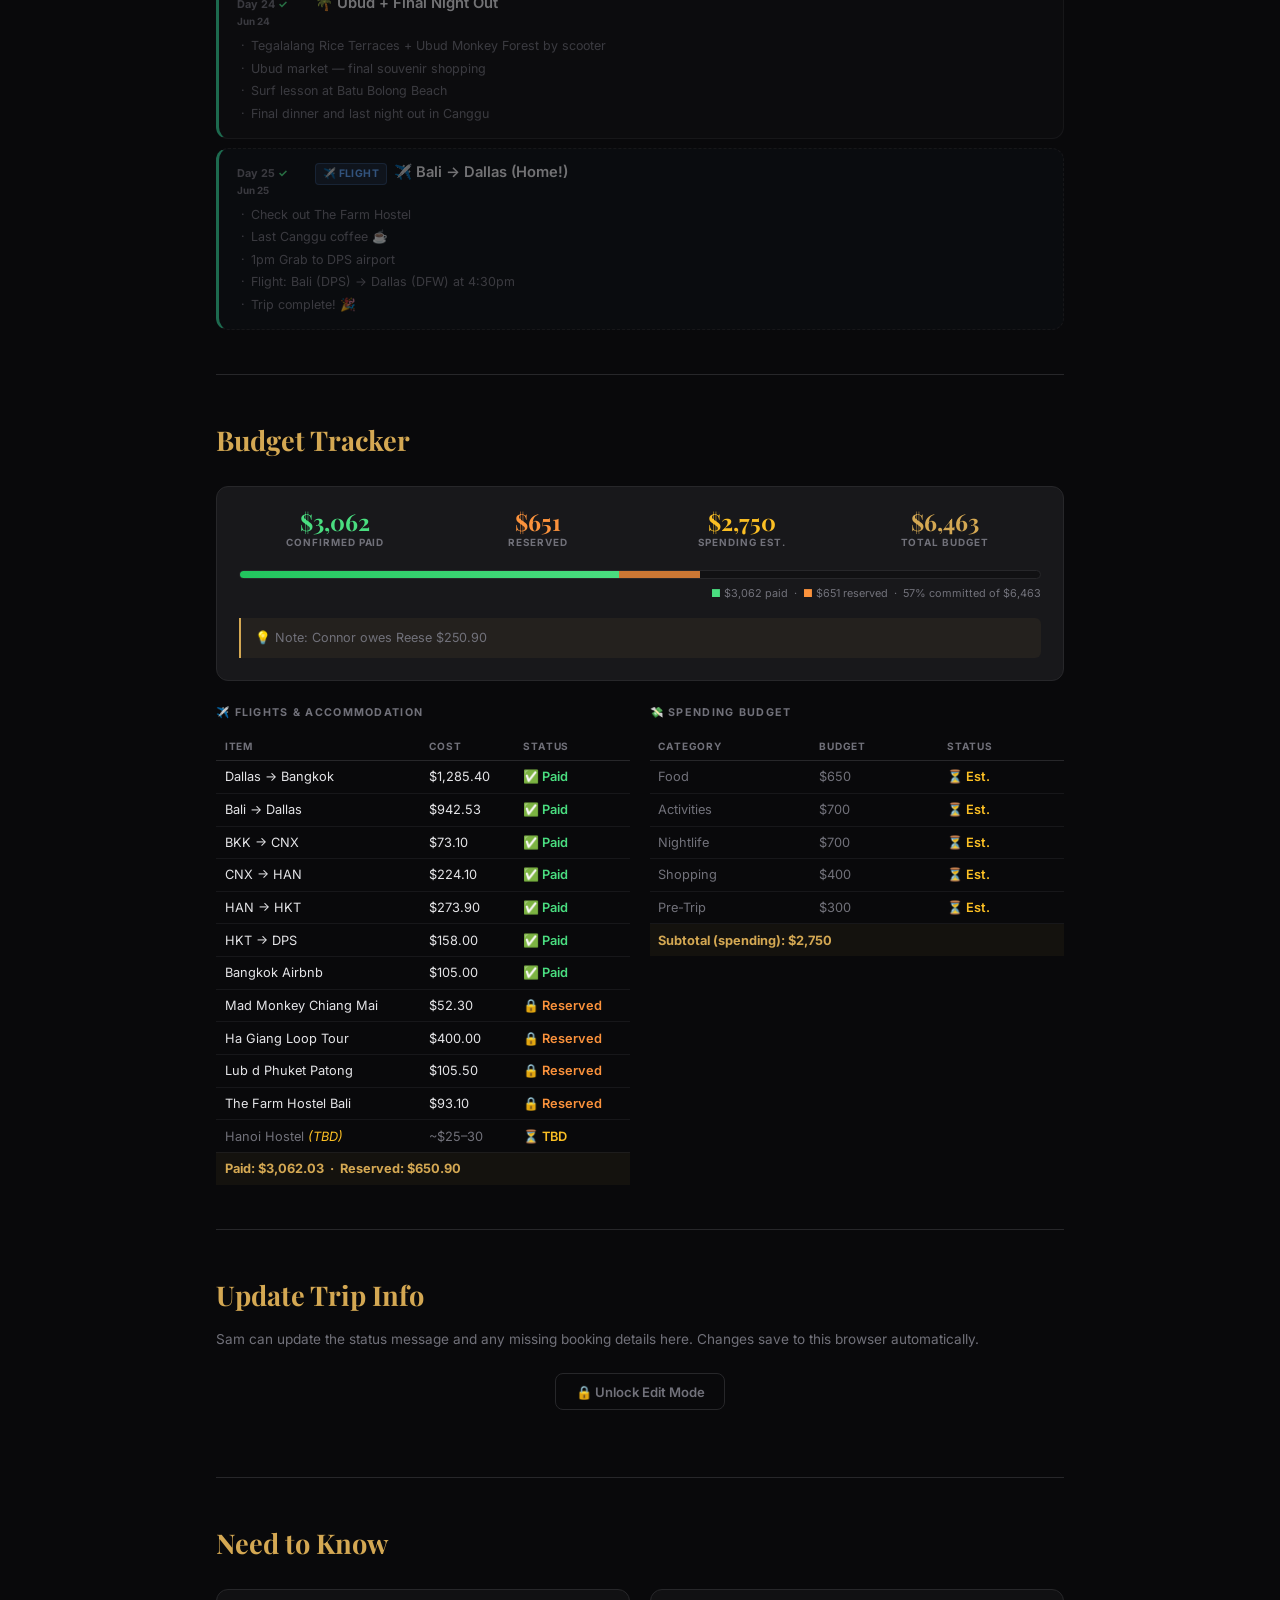
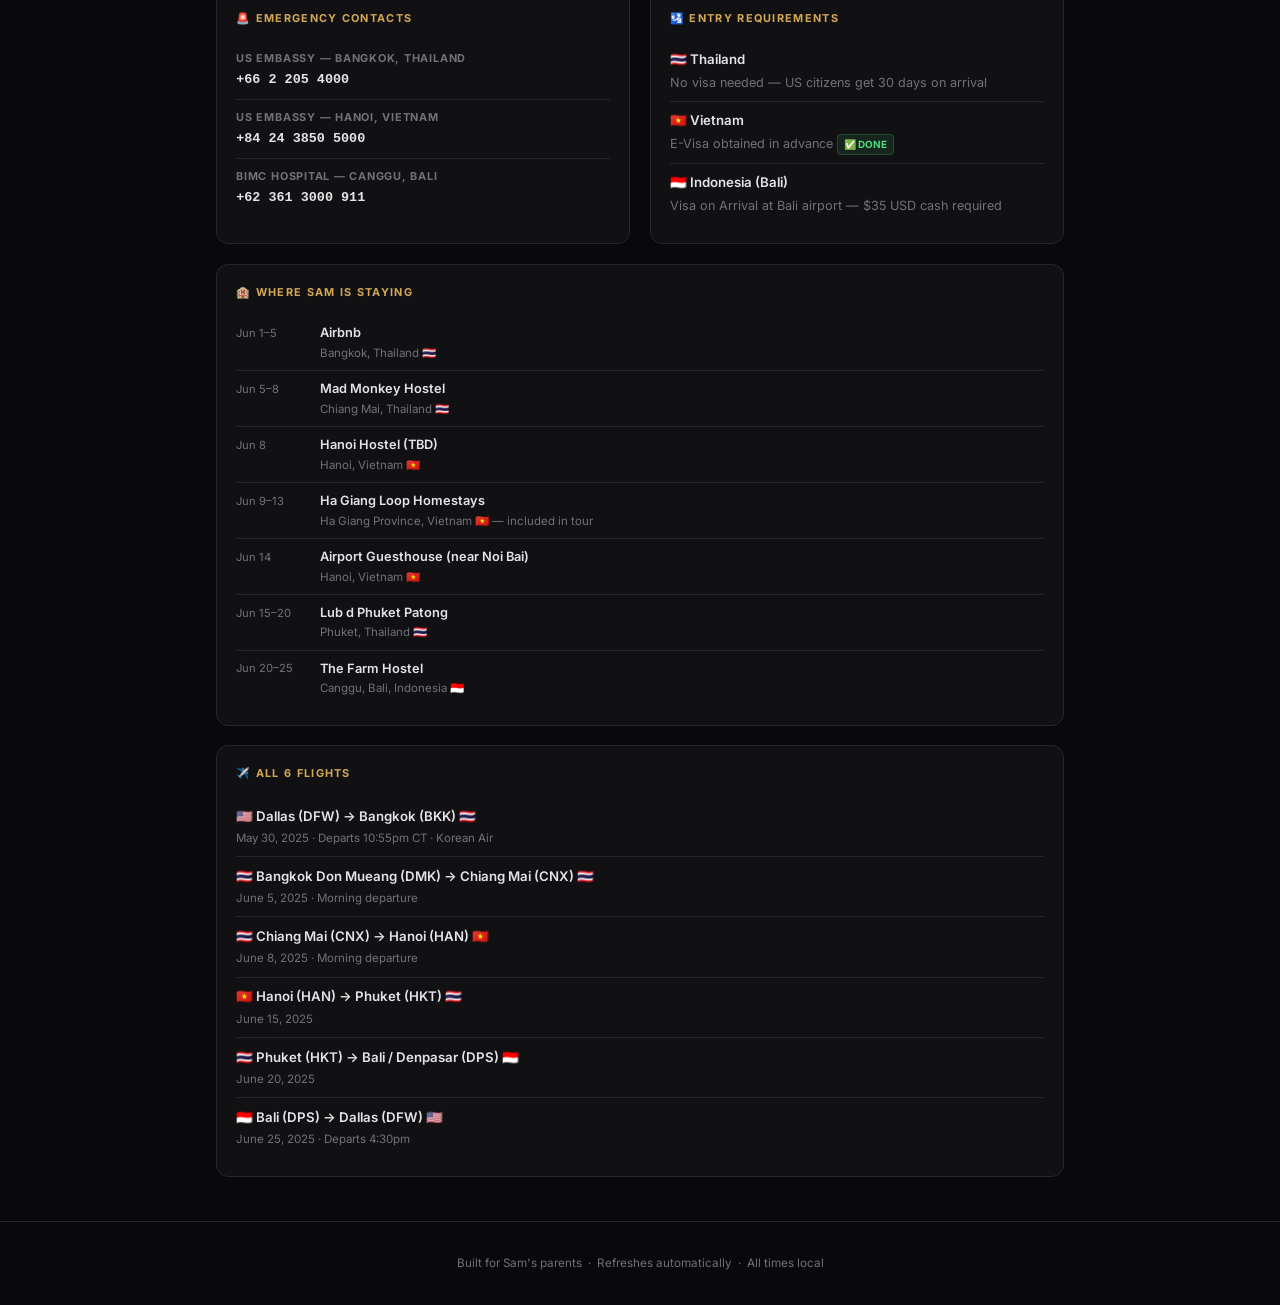
==== commit a7f1a9ce: "Update all dates to 2026" ====
--- a/index.html
+++ b/index.html
@@ -3,7 +3,7 @@
 <head>
 <meta charset="UTF-8">
 <meta name="viewport" content="width=device-width, initial-scale=1.0">
-<title>Sam's Asia Trip 2025</title>
+<title>Sam's Asia Trip 2026</title>
 <link rel="preconnect" href="https://fonts.googleapis.com">
 <link rel="preconnect" href="https://fonts.gstatic.com" crossorigin>
 <link href="https://fonts.googleapis.com/css2?family=Playfair+Display:ital,wght@0,400;0,700;1,400&family=Inter:wght@300;400;500;600;700&display=swap" rel="stylesheet">
@@ -24,6 +24,7 @@
   --phuket:#e879f9;
   --bali:#34d399;
   --paid:#4ade80;
+  --reserved:#fb923c;
   --unpaid:#fbbf24;
   --r:12px;
 }
@@ -164,7 +165,7 @@
   background:var(--surface2);border:1px solid var(--border);border-radius:var(--r);
   padding:1.4rem;margin-bottom:1.4rem;
 }
-.budget-nums{display:grid;grid-template-columns:repeat(3,1fr);gap:1rem;margin-bottom:1.2rem;text-align:center}
+.budget-nums{display:grid;grid-template-columns:repeat(4,1fr);gap:.75rem;margin-bottom:1.2rem;text-align:center}
 .bnum{display:flex;flex-direction:column;gap:.15rem}
 .bnum .ba{font-family:'Playfair Display',serif;font-size:1.45rem;font-weight:700;line-height:1}
 .bnum .bl{font-size:.62rem;font-weight:700;letter-spacing:.1em;text-transform:uppercase;color:var(--muted)}
@@ -172,8 +173,9 @@
 .bnum.remaining .ba{color:var(--unpaid)}
 .bnum.total .ba{color:var(--gold)}
 
-.pbar-wrap{background:var(--surface);border-radius:99px;height:9px;overflow:hidden;border:1px solid var(--border)}
-.pbar-fill{height:100%;border-radius:99px;background:linear-gradient(90deg,#22c55e,#4ade80);width:0;transition:width 1.3s cubic-bezier(.4,0,.2,1)}
+.pbar-wrap{background:var(--surface);border-radius:99px;height:9px;overflow:hidden;border:1px solid var(--border);display:flex}
+.pbar-paid{height:100%;background:linear-gradient(90deg,#22c55e,#4ade80);width:0;transition:width 1.3s cubic-bezier(.4,0,.2,1)}
+.pbar-reserved{height:100%;background:var(--reserved);opacity:.8;width:0;transition:width 1.3s .15s cubic-bezier(.4,0,.2,1)}
 .pbar-lbl{font-size:.68rem;color:var(--muted);text-align:right;margin-top:.35rem}
 .budget-note{
   margin-top:1rem;font-size:.79rem;color:var(--muted);
@@ -197,6 +199,8 @@
 .row-paid .st{color:var(--paid);font-weight:600;white-space:nowrap}
 .row-unpaid td{color:var(--muted)}
 .row-unpaid .st{color:var(--unpaid);font-weight:600;white-space:nowrap}
+.row-reserved td{color:var(--text)}
+.row-reserved .st{color:var(--reserved);font-weight:600;white-space:nowrap}
 .row-total{background:rgba(212,168,83,.05)}
 .row-total td{font-weight:700;color:var(--gold);border-top:1px solid var(--border)!important;border-bottom:none!important}
 .tbd{color:var(--unpaid);font-style:italic}
@@ -243,6 +247,10 @@
 .form-foot{display:flex;align-items:center;justify-content:flex-end;gap:.75rem;margin-top:1.1rem;padding-top:.9rem;border-top:1px solid var(--border)}
 .saved-note{font-size:.74rem;color:var(--paid);display:none;align-items:center;gap:.3rem}
 .saved-note.show{display:flex}
+.ef-section{font-size:.68rem;font-weight:700;letter-spacing:.1em;text-transform:uppercase;color:var(--gold);padding:.75rem 0 .6rem;margin-top:.25rem;border-top:1px solid var(--border)}
+.ef-section:first-child{border-top:none;padding-top:0}
+select{width:100%;background:var(--surface2);border:1px solid var(--border);border-radius:8px;color:var(--text);font-family:'Inter',sans-serif;font-size:.83rem;padding:.58rem .8rem;outline:none;cursor:pointer;transition:border-color .2s;appearance:none;background-image:url("data:image/svg+xml,%3Csvg xmlns='http://www.w3.org/2000/svg' width='12' height='8' viewBox='0 0 12 8'%3E%3Cpath d='M1 1l5 5 5-5' stroke='%2371717a' stroke-width='1.5' fill='none' stroke-linecap='round'/%3E%3C/svg%3E");background-repeat:no-repeat;background-position:right .75rem center}
+select:focus{border-color:var(--gold)}
 
 /* ── INFO ── */
 .info-grid{display:grid;grid-template-columns:1fr 1fr;gap:1.2rem}
@@ -278,6 +286,7 @@
 /* ── RESPONSIVE ── */
 @media(max-width:640px){
   .stats-row{grid-template-columns:repeat(2,1fr)}
+  .budget-nums{grid-template-columns:repeat(2,1fr)}
   .budget-tables{grid-template-columns:1fr}
   .info-grid{grid-template-columns:1fr}
   .info-card.full{grid-column:auto}
@@ -312,7 +321,7 @@
     <strong>📍 Status:</strong> <span id="status-text"></span>
   </div>
 
-  <h1>Sam's Asia Trip 2025</h1>
+  <h1>Sam's Asia Trip 2026</h1>
   <p class="subtitle">May 30 – June 25 &nbsp;·&nbsp; Thailand &nbsp;·&nbsp; Vietnam &nbsp;·&nbsp; Indonesia</p>
 
   <div class="cd-wrap">
@@ -362,20 +371,24 @@
   <div class="budget-summary">
     <div class="budget-nums">
       <div class="bnum paid">
-        <span class="ba">$3,713</span>
-        <span class="bl">Paid So Far</span>
-      </div>
-      <div class="bnum remaining">
-        <span class="ba">$3,250</span>
-        <span class="bl">Remaining</span>
+        <span class="ba" id="bn-paid">$3,062</span>
+        <span class="bl">Confirmed Paid</span>
+      </div>
+      <div class="bnum" style="--ba-color:var(--reserved)">
+        <span class="ba" style="color:var(--reserved)" id="bn-reserved">$651</span>
+        <span class="bl">Reserved</span>
+      </div>
+      <div class="bnum" style="--ba-color:var(--unpaid)">
+        <span class="ba" style="color:var(--unpaid)" id="bn-spending">$2,750</span>
+        <span class="bl">Spending Est.</span>
       </div>
       <div class="bnum total">
         <span class="ba">$6,463</span>
         <span class="bl">Total Budget</span>
       </div>
     </div>
-    <div class="pbar-wrap"><div class="pbar-fill" id="pbar"></div></div>
-    <div class="pbar-lbl">$3,712.93 of $6,462.93 locked in &nbsp;(57%)</div>
+    <div class="pbar-wrap"><div class="pbar-paid" id="pbar-paid"></div><div class="pbar-reserved" id="pbar-res"></div></div>
+    <div class="pbar-lbl"><span style="color:var(--paid)">■</span> $3,062 paid &nbsp;·&nbsp; <span style="color:var(--reserved)">■</span> $651 reserved &nbsp;·&nbsp; 57% committed of $6,463</div>
     <div class="budget-note">💡 Note: Connor owes Reese $250.90</div>
   </div>
 
@@ -392,16 +405,16 @@
           <tr class="row-paid"><td>HAN → HKT</td><td>$273.90</td><td class="st">✅ Paid</td></tr>
           <tr class="row-paid"><td>HKT → DPS</td><td>$158.00</td><td class="st">✅ Paid</td></tr>
           <tr class="row-paid"><td>Bangkok Airbnb</td><td>$105.00</td><td class="st">✅ Paid</td></tr>
-          <tr class="row-paid"><td>Mad Monkey Chiang Mai</td><td>$52.30</td><td class="st">✅ Paid</td></tr>
-          <tr class="row-paid"><td>Ha Giang Loop Tour</td><td>$400.00</td><td class="st">✅ Paid</td></tr>
-          <tr class="row-paid"><td>Lub d Phuket Patong</td><td>$105.50</td><td class="st">✅ Paid</td></tr>
-          <tr class="row-paid"><td>The Farm Hostel Bali</td><td>$93.10</td><td class="st">✅ Paid</td></tr>
+          <tr id="row-madmonkey" class="row-reserved"><td>Mad Monkey Chiang Mai</td><td>$52.30</td><td class="st">🔒 Reserved</td></tr>
+          <tr id="row-hagiang" class="row-reserved"><td>Ha Giang Loop Tour</td><td>$400.00</td><td class="st">🔒 Reserved</td></tr>
+          <tr id="row-lubd" class="row-reserved"><td>Lub d Phuket Patong</td><td>$105.50</td><td class="st">🔒 Reserved</td></tr>
+          <tr id="row-farm" class="row-reserved"><td>The Farm Hostel Bali</td><td>$93.10</td><td class="st">🔒 Reserved</td></tr>
           <tr class="row-unpaid">
             <td>Hanoi Hostel <span class="tbd" id="hanoi-name-display">(TBD)</span></td>
             <td><span id="hanoi-cost-display">~$25–30</span></td>
             <td class="st">⏳ TBD</td>
           </tr>
-          <tr class="row-total"><td colspan="3"><strong>Subtotal (paid): $3,712.93</strong></td></tr>
+          <tr class="row-total"><td colspan="3"><strong>Paid: $3,062.03 &nbsp;·&nbsp; Reserved: $650.90</strong></td></tr>
         </tbody>
       </table>
     </div>
@@ -411,12 +424,12 @@
       <table>
         <thead><tr><th>Category</th><th>Budget</th><th>Status</th></tr></thead>
         <tbody>
-          <tr class="row-unpaid"><td>Food</td><td>$650</td><td class="st">⏳ Est.</td></tr>
-          <tr class="row-unpaid"><td>Activities</td><td>$700</td><td class="st">⏳ Est.</td></tr>
-          <tr class="row-unpaid"><td>Nightlife</td><td>$700</td><td class="st">⏳ Est.</td></tr>
-          <tr class="row-unpaid"><td>Shopping</td><td>$400</td><td class="st">⏳ Est.</td></tr>
-          <tr class="row-unpaid"><td>Pre-Trip</td><td>$300</td><td class="st">⏳ Est.</td></tr>
-          <tr class="row-total"><td colspan="3"><strong>Subtotal (spending): $2,750</strong></td></tr>
+          <tr class="row-unpaid"><td>Food</td><td id="sp-food">$650</td><td class="st">⏳ Est.</td></tr>
+          <tr class="row-unpaid"><td>Activities</td><td id="sp-acts">$700</td><td class="st">⏳ Est.</td></tr>
+          <tr class="row-unpaid"><td>Nightlife</td><td id="sp-night">$700</td><td class="st">⏳ Est.</td></tr>
+          <tr class="row-unpaid"><td>Shopping</td><td id="sp-shop">$400</td><td class="st">⏳ Est.</td></tr>
+          <tr class="row-unpaid"><td>Pre-Trip</td><td id="sp-pre">$300</td><td class="st">⏳ Est.</td></tr>
+          <tr class="row-total"><td colspan="3"><strong id="spending-subtotal">Subtotal (spending): $2,750</strong></td></tr>
         </tbody>
       </table>
     </div>
@@ -445,6 +458,8 @@
     </div>
 
     <div class="ef-form" id="ef-form">
+
+      <div class="ef-section">Bookings &amp; Info</div>
       <div class="form-grid">
         <div class="fg">
           <label>Hanoi Hostel Name</label>
@@ -459,10 +474,41 @@
         <label>Ha Giang Tour Company</label>
         <input type="text" id="ef-hagiang" placeholder="e.g. Ha Giang Adventure Tours">
       </div>
+
+      <div class="ef-section">Accommodation Status</div>
+      <div class="form-grid">
+        <div class="fg">
+          <label>Mad Monkey Chiang Mai — $52.30</label>
+          <select id="ef-madmonkey"><option value="reserved">🔒 Reserved — not paid</option><option value="paid">✅ Paid</option></select>
+        </div>
+        <div class="fg">
+          <label>Ha Giang Loop Tour — $400.00</label>
+          <select id="ef-hagiang-status"><option value="reserved">🔒 Reserved — not paid</option><option value="paid">✅ Paid</option></select>
+        </div>
+        <div class="fg">
+          <label>Lub d Phuket Patong — $105.50</label>
+          <select id="ef-lubd"><option value="reserved">🔒 Reserved — not paid</option><option value="paid">✅ Paid</option></select>
+        </div>
+        <div class="fg">
+          <label>The Farm Hostel Bali — $93.10</label>
+          <select id="ef-farm"><option value="reserved">🔒 Reserved — not paid</option><option value="paid">✅ Paid</option></select>
+        </div>
+      </div>
+
+      <div class="ef-section">Spending Budget</div>
+      <div class="form-grid">
+        <div class="fg"><label>Food</label><input type="text" id="ef-food" placeholder="$650"></div>
+        <div class="fg"><label>Activities</label><input type="text" id="ef-acts" placeholder="$700"></div>
+        <div class="fg"><label>Nightlife</label><input type="text" id="ef-night" placeholder="$700"></div>
+        <div class="fg"><label>Shopping</label><input type="text" id="ef-shop" placeholder="$400"></div>
+        <div class="fg"><label>Pre-Trip</label><input type="text" id="ef-pre" placeholder="$300"></div>
+      </div>
+
+      <div class="ef-section">Status Message for Parents</div>
       <div class="fg">
-        <label>Status Message for Parents</label>
         <textarea id="ef-status" placeholder="e.g. Currently in Chiang Mai — everything's great! Had an incredible time at the elephant sanctuary today."></textarea>
       </div>
+
       <div class="form-foot">
         <div class="saved-note" id="saved-note">✓ Saved!</div>
         <button class="btn btn-gold" onclick="saveEdits()">Save Changes</button>
@@ -583,8 +629,8 @@
 <script>
 // ── TRIP CONFIG ───────────────────────────────────────────────────────────
 
-const DEPARTURE = new Date('2025-05-30T22:55:00-05:00');
-const TRIP_END  = new Date('2025-06-26T04:00:00+00:00');
+const DEPARTURE = new Date('2026-05-30T22:55:00-05:00');
+const TRIP_END  = new Date('2026-06-26T04:00:00+00:00');
 
 const DESTS = {
   pre:       { color:'#d4a853', label:'Departure Day' },
@@ -597,7 +643,7 @@
 
 const ITINERARY = [
   {
-    day:0, date:'2025-05-30', dest:'pre', flag:'✈️',
+    day:0, date:'2026-05-30', dest:'pre', flag:'✈️',
     city:'Dallas → Bangkok', isFlight:true,
     acts:[
       'Depart Dallas DFW at 10:55pm CT',
@@ -606,7 +652,7 @@
     ]
   },
   {
-    day:1, date:'2025-06-01', dest:'bangkok', flag:'🇹🇭',
+    day:1, date:'2026-06-01', dest:'bangkok', flag:'🇹🇭',
     city:'Bangkok — Arrival Day',
     acts:[
       'Arrive Bangkok BKK at 10:00am',
@@ -617,7 +663,7 @@
     ]
   },
   {
-    day:2, date:'2025-06-02', dest:'bangkok', flag:'🇹🇭',
+    day:2, date:'2026-06-02', dest:'bangkok', flag:'🇹🇭',
     city:'Bangkok — Grand Palace + Muay Thai',
     acts:[
       'Grand Palace + Wat Pho in the morning',
@@ -627,7 +673,7 @@
     ]
   },
   {
-    day:3, date:'2025-06-03', dest:'bangkok', flag:'🇹🇭',
+    day:3, date:'2026-06-03', dest:'bangkok', flag:'🇹🇭',
     city:'Bangkok — Markets Day',
     acts:[
       'Chatuchak Weekend Market (BTS to Mo Chit)',
@@ -636,7 +682,7 @@
     ]
   },
   {
-    day:4, date:'2025-06-04', dest:'bangkok', flag:'🇹🇭',
+    day:4, date:'2026-06-04', dest:'bangkok', flag:'🇹🇭',
     city:'Bangkok — Canal Tour',
     acts:[
       'Canal boat tour of Bangkok khlongs',
@@ -645,7 +691,7 @@
     ]
   },
   {
-    day:5, date:'2025-06-05', dest:'chiangmai', flag:'✈️',
+    day:5, date:'2026-06-05', dest:'chiangmai', flag:'✈️',
     city:'Bangkok → Chiang Mai', isFlight:true,
     acts:[
       'Flight: Bangkok Don Mueang (DMK) → Chiang Mai (CNX) — morning departure',
@@ -655,7 +701,7 @@
     ]
   },
   {
-    day:6, date:'2025-06-06', dest:'chiangmai', flag:'🌿',
+    day:6, date:'2026-06-06', dest:'chiangmai', flag:'🌿',
     city:'Chiang Mai — Elephants + Walking Street',
     acts:[
       'Elephant Nature Park half-day (ethical sanctuary — no riding)',
@@ -664,7 +710,7 @@
     ]
   },
   {
-    day:7, date:'2025-06-07', dest:'chiangmai', flag:'🌿',
+    day:7, date:'2026-06-07', dest:'chiangmai', flag:'🌿',
     city:'Chiang Mai — Doi Suthep + Muay Thai',
     acts:[
       'Doi Suthep temple + Sticky Waterfall day trip',
@@ -673,7 +719,7 @@
     ]
   },
   {
-    day:8, date:'2025-06-08', dest:'vietnam', flag:'✈️',
+    day:8, date:'2026-06-08', dest:'vietnam', flag:'✈️',
     city:'Chiang Mai → Hanoi', isFlight:true,
     acts:[
       'Flight: Chiang Mai (CNX) → Hanoi (HAN) — morning departure',
@@ -684,7 +730,7 @@
     ]
   },
   {
-    day:9, date:'2025-06-09', dest:'vietnam', flag:'🇻🇳',
+    day:9, date:'2026-06-09', dest:'vietnam', flag:'🇻🇳',
     city:'Hanoi + Night Bus to Ha Giang',
     acts:[
       'Morning: Train Street, Temple of Literature',
@@ -694,7 +740,7 @@
     ]
   },
   {
-    day:10, date:'2025-06-10', dest:'vietnam', flag:'🏍️',
+    day:10, date:'2026-06-10', dest:'vietnam', flag:'🏍️',
     city:'Ha Giang Loop — Day 1',
     acts:[
       'Depart with Easy Rider guide',
@@ -704,7 +750,7 @@
     ]
   },
   {
-    day:11, date:'2025-06-11', dest:'vietnam', flag:'🏍️',
+    day:11, date:'2026-06-11', dest:'vietnam', flag:'🏍️',
     city:'Ha Giang Loop — Day 2',
     acts:[
       'Ma Pi Leng Pass — stunning viewpoint above Nho Que River gorge',
@@ -714,7 +760,7 @@
     ]
   },
   {
-    day:12, date:'2025-06-12', dest:'vietnam', flag:'🏍️',
+    day:12, date:'2026-06-12', dest:'vietnam', flag:'🏍️',
     city:'Ha Giang Loop — Day 3',
     acts:[
       'Lo Lo Chai village',
@@ -723,7 +769,7 @@
     ]
   },
   {
-    day:13, date:'2025-06-13', dest:'vietnam', flag:'🏍️',
+    day:13, date:'2026-06-13', dest:'vietnam', flag:'🏍️',
     city:'Ha Giang Loop — Day 4 (Return)',
     acts:[
       'Scenic return ride to Ha Giang City, arrive ~3pm',
@@ -733,7 +779,7 @@
     ]
   },
   {
-    day:14, date:'2025-06-14', dest:'vietnam', flag:'🇻🇳',
+    day:14, date:'2026-06-14', dest:'vietnam', flag:'🇻🇳',
     city:'Hanoi — Final Vietnam Day',
     acts:[
       'Arrive back in Hanoi ~2am — airport guesthouse near Noi Bai',
@@ -743,7 +789,7 @@
     ]
   },
   {
-    day:15, date:'2025-06-15', dest:'phuket', flag:'✈️',
+    day:15, date:'2026-06-15', dest:'phuket', flag:'✈️',
     city:'Hanoi → Phuket', isFlight:true,
     acts:[
       'Flight: Hanoi (HAN) → Phuket (HKT)',
@@ -752,7 +798,7 @@
     ]
   },
   {
-    day:16, date:'2025-06-16', dest:'phuket', flag:'🇹🇭',
+    day:16, date:'2026-06-16', dest:'phuket', flag:'🇹🇭',
     city:'Phuket — Phi Phi Islands',
     acts:[
       'Phi Phi Islands full-day speedboat tour',
@@ -762,7 +808,7 @@
     ]
   },
   {
-    day:17, date:'2025-06-17', dest:'phuket', flag:'🇹🇭',
+    day:17, date:'2026-06-17', dest:'phuket', flag:'🇹🇭',
     city:'Phuket — James Bond Island + Surf',
     acts:[
       'Phang Nga Bay + James Bond Island — half-day sea kayak tour',
@@ -771,7 +817,7 @@
     ]
   },
   {
-    day:18, date:'2025-06-18', dest:'phuket', flag:'🇹🇭',
+    day:18, date:'2026-06-18', dest:'phuket', flag:'🇹🇭',
     city:'Phuket — ATV + Night Market',
     acts:[
       'ATV jungle tour or island scooter exploration',
@@ -781,7 +827,7 @@
     ]
   },
   {
-    day:19, date:'2025-06-19', dest:'phuket', flag:'🇹🇭',
+    day:19, date:'2026-06-19', dest:'phuket', flag:'🇹🇭',
     city:'Phuket — Beach Day',
     acts:[
       'Chill beach day at Patong Beach',
@@ -790,7 +836,7 @@
     ]
   },
   {
-    day:20, date:'2025-06-20', dest:'bali', flag:'✈️',
+    day:20, date:'2026-06-20', dest:'bali', flag:'✈️',
     city:'Phuket → Bali', isFlight:true,
     acts:[
       'Flight: Phuket (HKT) → Bali / Denpasar (DPS)',
@@ -800,7 +846,7 @@
     ]
   },
   {
-    day:21, date:'2025-06-21', dest:'bali', flag:'🌴',
+    day:21, date:'2026-06-21', dest:'bali', flag:'🌴',
     city:'Canggu — Beach Club Day',
     acts:[
       'Chill Canggu day exploring by scooter',
@@ -808,7 +854,7 @@
     ]
   },
   {
-    day:22, date:'2025-06-22', dest:'bali', flag:'🌋',
+    day:22, date:'2026-06-22', dest:'bali', flag:'🌋',
     city:'Mount Batur Sunrise Trek',
     acts:[
       '2am guide pickup → summit Mount Batur at sunrise (~6am)',
@@ -818,7 +864,7 @@
     ]
   },
   {
-    day:23, date:'2025-06-23', dest:'bali', flag:'🏝️',
+    day:23, date:'2026-06-23', dest:'bali', flag:'🏝️',
     city:'Gili Trawangan Day Trip',
     acts:[
       'Fast boat from Padang Bai to Gili T',
@@ -828,7 +874,7 @@
     ]
   },
   {
-    day:24, date:'2025-06-24', dest:'bali', flag:'🌴',
+    day:24, date:'2026-06-24', dest:'bali', flag:'🌴',
     city:'Ubud + Final Night Out',
     acts:[
       'Tegalalang Rice Terraces + Ubud Monkey Forest by scooter',
@@ -838,7 +884,7 @@
     ]
   },
   {
-    day:25, date:'2025-06-25', dest:'bali', flag:'✈️',
+    day:25, date:'2026-06-25', dest:'bali', flag:'✈️',
     city:'Bali → Dallas (Home!)', isFlight:true,
     acts:[
       'Check out The Farm Hostel',
@@ -959,16 +1005,73 @@
 
 // ── BUDGET BAR ────────────────────────────────────────────────────────────
 
+// Base fixed-paid items (flights + Bangkok Airbnb) — never change
+const BASE_PAID = 3062.03;
+// Reserved items and their amounts
+const RESERVED_ITEMS = {
+  madmonkey: 52.30,
+  hagiang:   400.00,
+  lubd:      105.50,
+  farm:      93.10,
+};
+const SPENDING_DEFAULTS = { food:650, acts:700, night:700, shop:400, pre:300 };
+
+function calcTotals(d){
+  // How much of reserved items are now paid
+  let reservedPaid = 0;
+  let stillReserved = 0;
+  ['madmonkey','hagiang','lubd','farm'].forEach(k => {
+    if((d[k+'Status'] || 'reserved') === 'paid') reservedPaid += RESERVED_ITEMS[k];
+    else stillReserved += RESERVED_ITEMS[k];
+  });
+  const confirmed = BASE_PAID + reservedPaid;
+  const spending = ['food','acts','night','shop','pre'].reduce((sum,k) => {
+    const val = parseFloat((d['sp_'+k] || '').replace(/[^0-9.]/g,''));
+    return sum + (isNaN(val) ? SPENDING_DEFAULTS[k] : val);
+  }, 0);
+  return { confirmed, stillReserved, spending, total: 6462.93 };
+}
+
 function animateBudget(){
-  const bar = document.getElementById('pbar');
-  const pct = (3712.93 / 6462.93 * 100).toFixed(1);
   const obs = new IntersectionObserver(entries => {
     if(entries[0].isIntersecting){
-      setTimeout(() => { bar.style.width = pct + '%'; }, 150);
+      setTimeout(() => updateBudgetDisplay(getSaved()), 150);
       obs.disconnect();
     }
   }, { threshold: 0.4 });
-  obs.observe(bar);
+  obs.observe(document.getElementById('pbar-paid'));
+}
+
+function updateBudgetDisplay(d){
+  const { confirmed, stillReserved, spending, total } = calcTotals(d);
+  const paidPct     = (confirmed    / total * 100).toFixed(1);
+  const resPct      = (stillReserved / total * 100).toFixed(1);
+  const committed   = confirmed + stillReserved;
+  const commitPct   = (committed / total * 100).toFixed(0);
+
+  document.getElementById('pbar-paid').style.width = paidPct + '%';
+  document.getElementById('pbar-res').style.width  = resPct  + '%';
+
+  document.getElementById('bn-paid').textContent     = '$' + confirmed.toLocaleString('en-US',{minimumFractionDigits:0,maximumFractionDigits:0});
+  document.getElementById('bn-reserved').textContent = '$' + Math.round(stillReserved).toLocaleString();
+  document.getElementById('bn-spending').textContent = '$' + Math.round(spending).toLocaleString();
+
+  const lbl = document.querySelector('.pbar-lbl');
+  if(lbl) lbl.innerHTML =
+    `<span style="color:var(--paid)">■</span> $${Math.round(confirmed).toLocaleString()} paid &nbsp;·&nbsp; ` +
+    `<span style="color:var(--reserved)">■</span> $${Math.round(stillReserved).toLocaleString()} reserved &nbsp;·&nbsp; ${commitPct}% committed of $6,463`;
+
+  // Update spending table cells
+  const keys = ['food','acts','night','shop','pre'];
+  keys.forEach(k => {
+    const el = document.getElementById('sp-'+k);
+    if(!el) return;
+    const val = parseFloat((d['sp_'+k]||'').replace(/[^0-9.]/g,''));
+    el.textContent = '$' + (isNaN(val) ? SPENDING_DEFAULTS[k] : Math.round(val)).toLocaleString();
+  });
+  const spTotal = spending;
+  const sub = document.getElementById('spending-subtotal');
+  if(sub) sub.textContent = 'Subtotal (spending): $' + Math.round(spTotal).toLocaleString();
 }
 
 // ── EDIT PANEL ────────────────────────────────────────────────────────────
@@ -1013,6 +1116,17 @@
   document.getElementById('ef-hanoi-cost').value = s.hanoiCost || '';
   document.getElementById('ef-hagiang').value    = s.hagiang   || '';
   document.getElementById('ef-status').value     = s.status    || '';
+  // Accommodation status selects
+  ['madmonkey','hagiang','lubd','farm'].forEach(k => {
+    const el = document.getElementById('ef-'+k+(k==='hagiang'?'-status':'')+ (k==='madmonkey'||k==='lubd'||k==='farm'?'':''));
+    const sel = document.getElementById(k==='hagiang' ? 'ef-hagiang-status' : 'ef-'+k);
+    if(sel) sel.value = s[k+'Status'] || 'reserved';
+  });
+  // Spending fields
+  ['food','acts','night','shop','pre'].forEach(k => {
+    const el = document.getElementById('ef-'+k);
+    if(el) el.value = s['sp_'+k] || '';
+  });
 }
 
 function saveEdits(){
@@ -1021,6 +1135,17 @@
     hanoiCost: document.getElementById('ef-hanoi-cost').value.trim(),
     hagiang:   document.getElementById('ef-hagiang').value.trim(),
     status:    document.getElementById('ef-status').value.trim(),
+    // Accommodation statuses
+    madmonkeyStatus: document.getElementById('ef-madmonkey').value,
+    hagiangStatus:   document.getElementById('ef-hagiang-status').value,
+    lubdStatus:      document.getElementById('ef-lubd').value,
+    farmStatus:      document.getElementById('ef-farm').value,
+    // Spending
+    sp_food:  document.getElementById('ef-food').value.trim(),
+    sp_acts:  document.getElementById('ef-acts').value.trim(),
+    sp_night: document.getElementById('ef-night').value.trim(),
+    sp_shop:  document.getElementById('ef-shop').value.trim(),
+    sp_pre:   document.getElementById('ef-pre').value.trim(),
   };
   try{ localStorage.setItem('asiaTripData_v2', JSON.stringify(data)); }catch(e){}
   applyData(data);
@@ -1033,25 +1158,34 @@
   try{ return JSON.parse(localStorage.getItem('asiaTripData_v2') || '{}'); }catch(e){ return {}; }
 }
 
+function setRowStatus(rowId, status){
+  const row = document.getElementById(rowId);
+  if(!row) return;
+  row.className = status === 'paid' ? 'row-paid' : 'row-reserved';
+  const st = row.querySelector('.st');
+  if(st) st.textContent = status === 'paid' ? '✅ Paid' : '🔒 Reserved';
+}
+
 function applyData(d){
-  // Budget table — Hanoi name
+  // Hanoi hostel name
   const nn = document.getElementById('hanoi-name-display');
-  if(nn) nn.textContent = d.hanoiName ? d.hanoiName : '(TBD)';
-  // Budget table — Hanoi cost
+  if(nn) nn.textContent = d.hanoiName || '(TBD)';
   const nc = document.getElementById('hanoi-cost-display');
-  if(nc) nc.textContent = d.hanoiCost ? d.hanoiCost : '~$25–30';
-  // Accommodation list — Hanoi
+  if(nc) nc.textContent = d.hanoiCost || '~$25–30';
   const na = document.getElementById('hanoi-accom-display');
-  if(na) na.textContent = d.hanoiName ? d.hanoiName : 'Hanoi Hostel (TBD)';
+  if(na) na.textContent = d.hanoiName || 'Hanoi Hostel (TBD)';
+  // Accommodation row statuses
+  setRowStatus('row-madmonkey', d.madmonkeyStatus || 'reserved');
+  setRowStatus('row-hagiang',   d.hagiangStatus   || 'reserved');
+  setRowStatus('row-lubd',      d.lubdStatus      || 'reserved');
+  setRowStatus('row-farm',      d.farmStatus      || 'reserved');
+  // Budget numbers + bars
+  updateBudgetDisplay(d);
   // Status banner
-  const banner  = document.getElementById('status-banner');
-  const stText  = document.getElementById('status-text');
-  if(d.status){
-    stText.textContent = d.status;
-    banner.classList.add('show');
-  } else {
-    banner.classList.remove('show');
-  }
+  const banner = document.getElementById('status-banner');
+  const stText = document.getElementById('status-text');
+  if(d.status){ stText.textContent = d.status; banner.classList.add('show'); }
+  else { banner.classList.remove('show'); }
 }
 
 // ── INIT ──────────────────────────────────────────────────────────────────
@@ -1062,6 +1196,7 @@
   setInterval(updateCountdown, 1000);
   animateBudget();
   applyData(getSaved());
+  updateBudgetDisplay(getSaved());
 
   // During trip: scroll today's card into view
   const now = new Date();
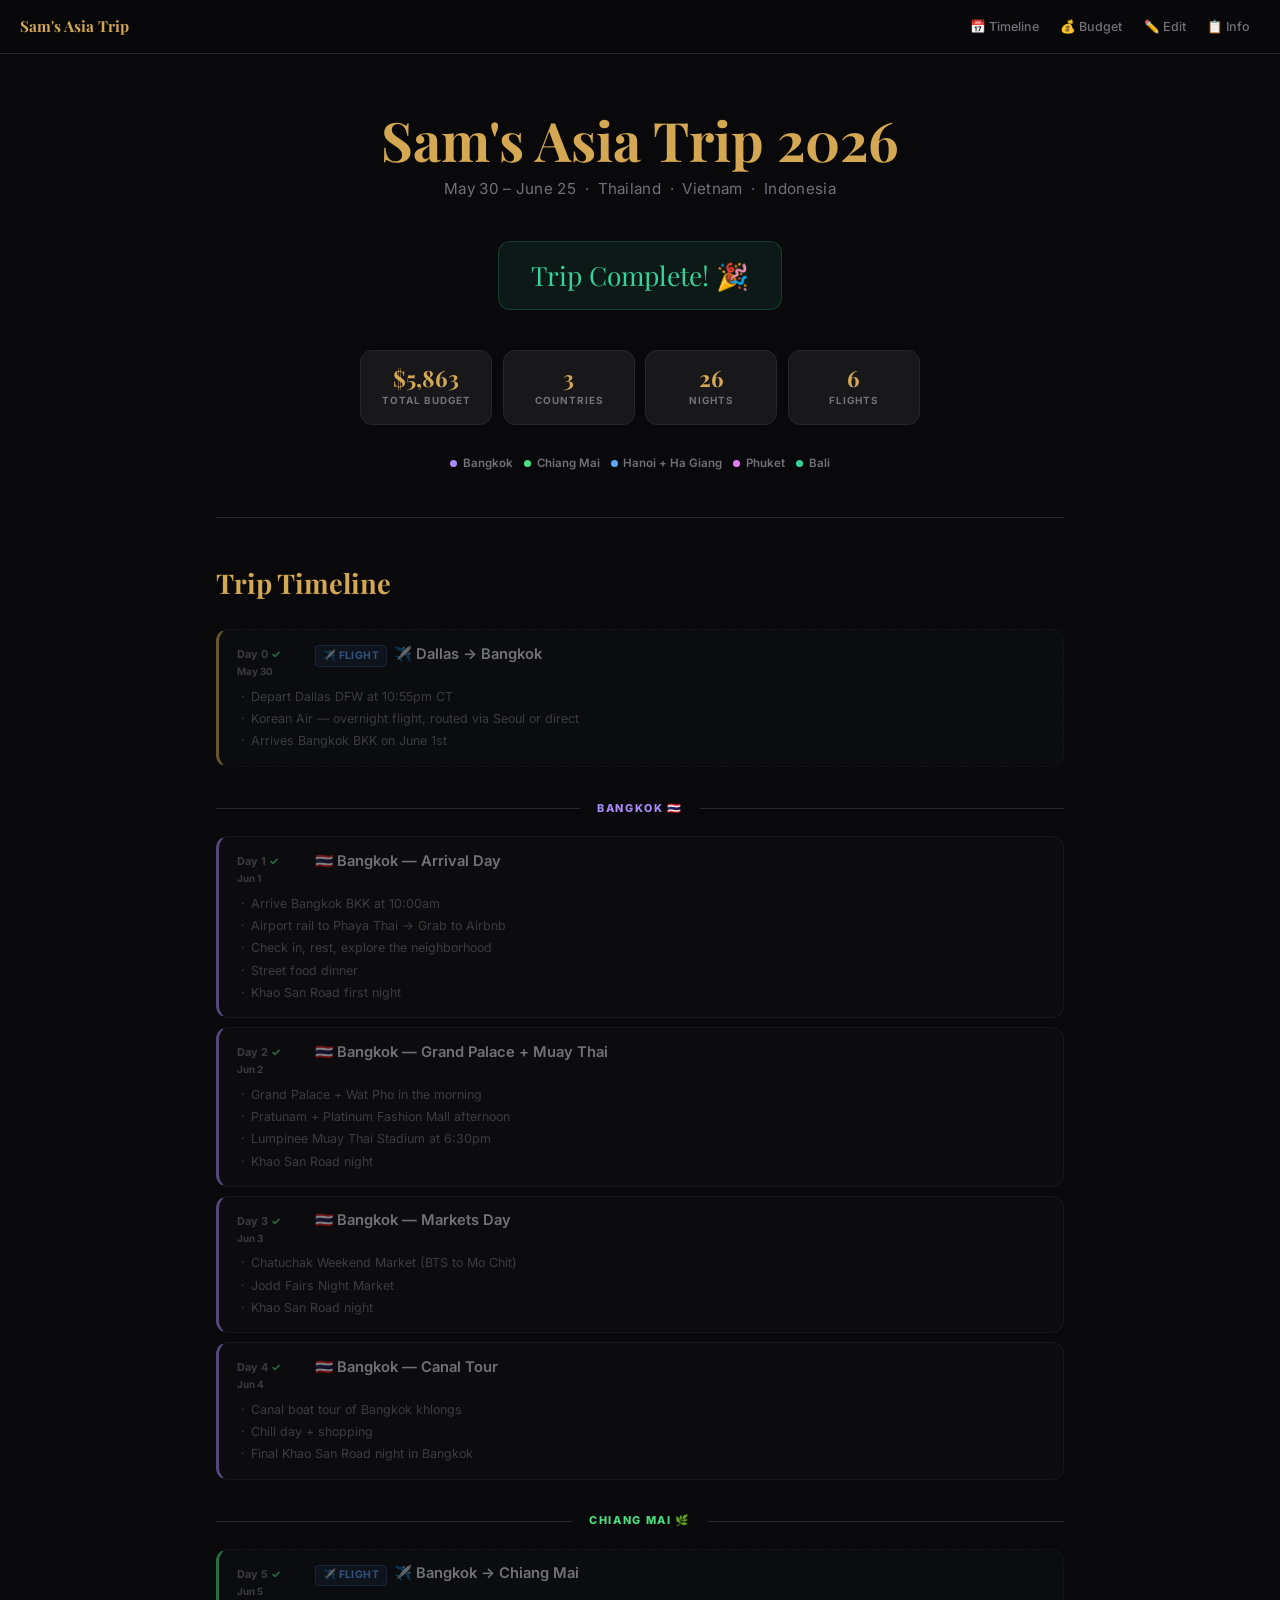
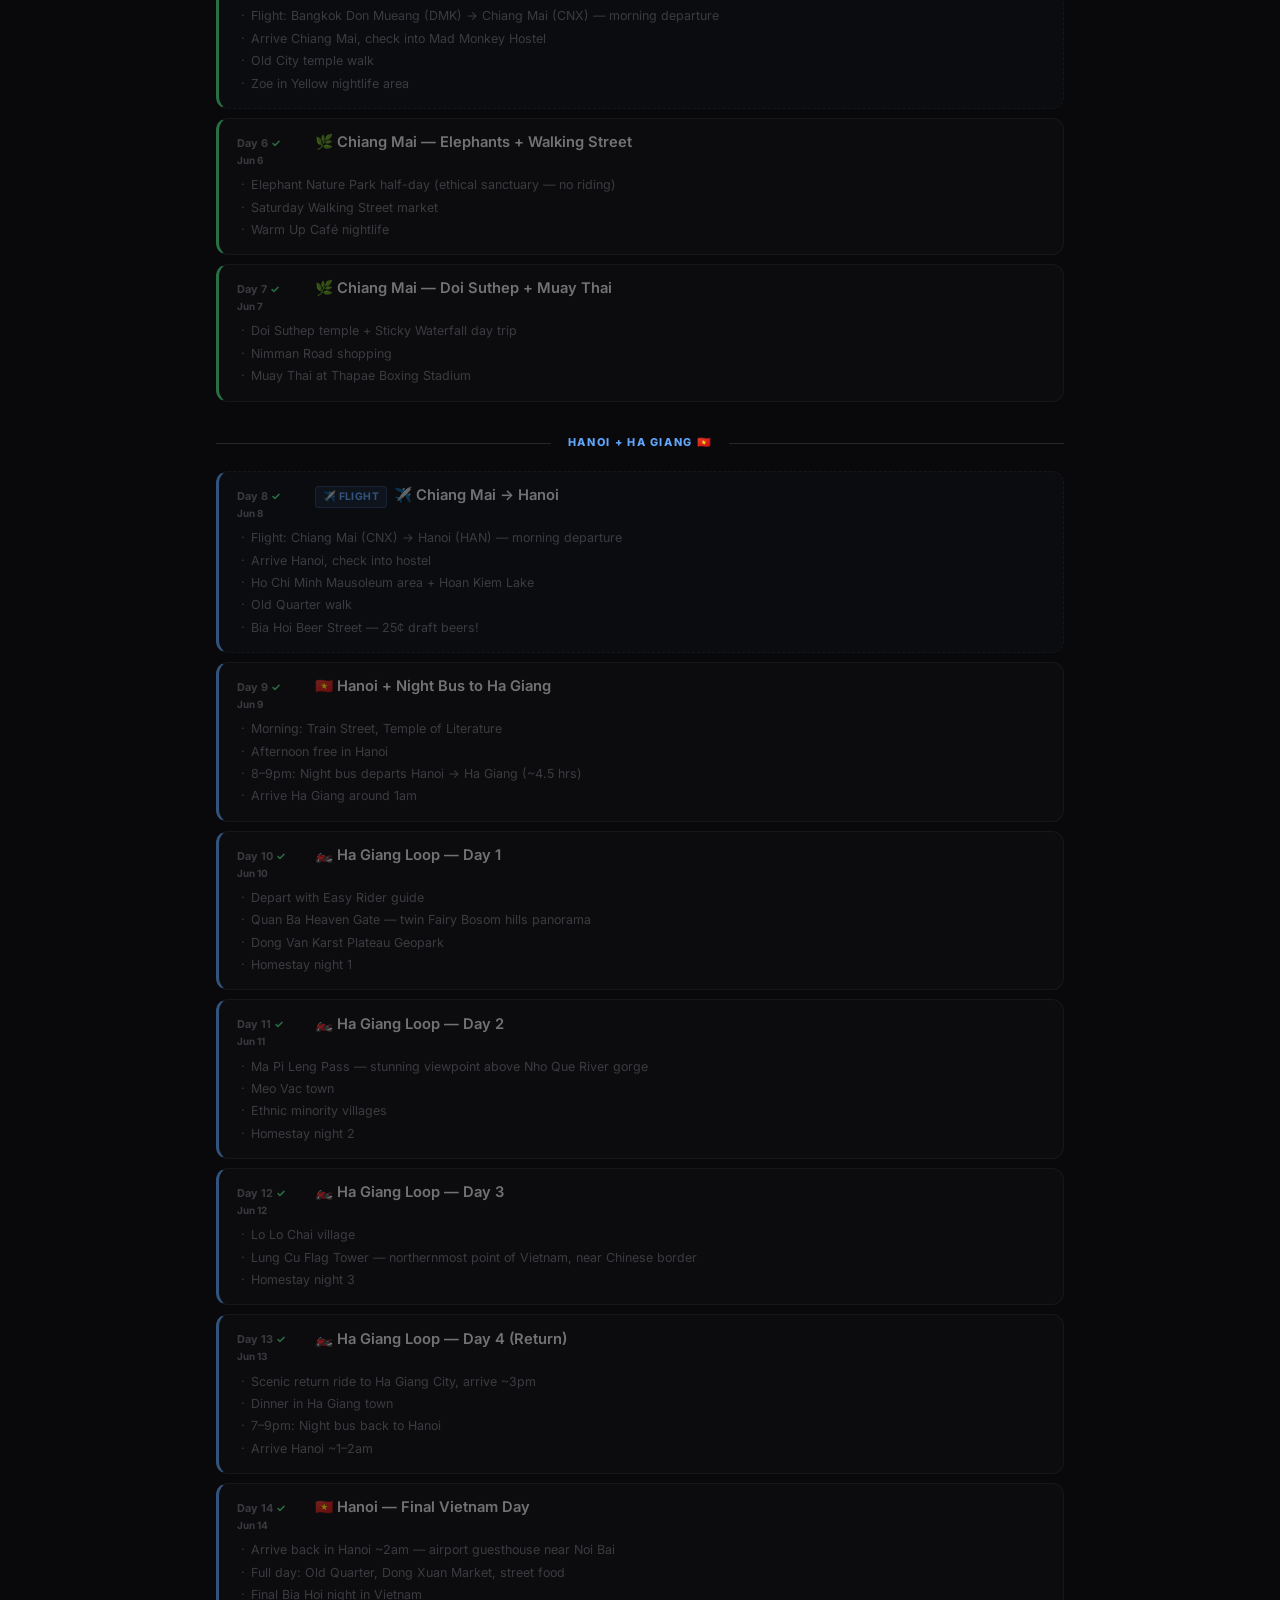
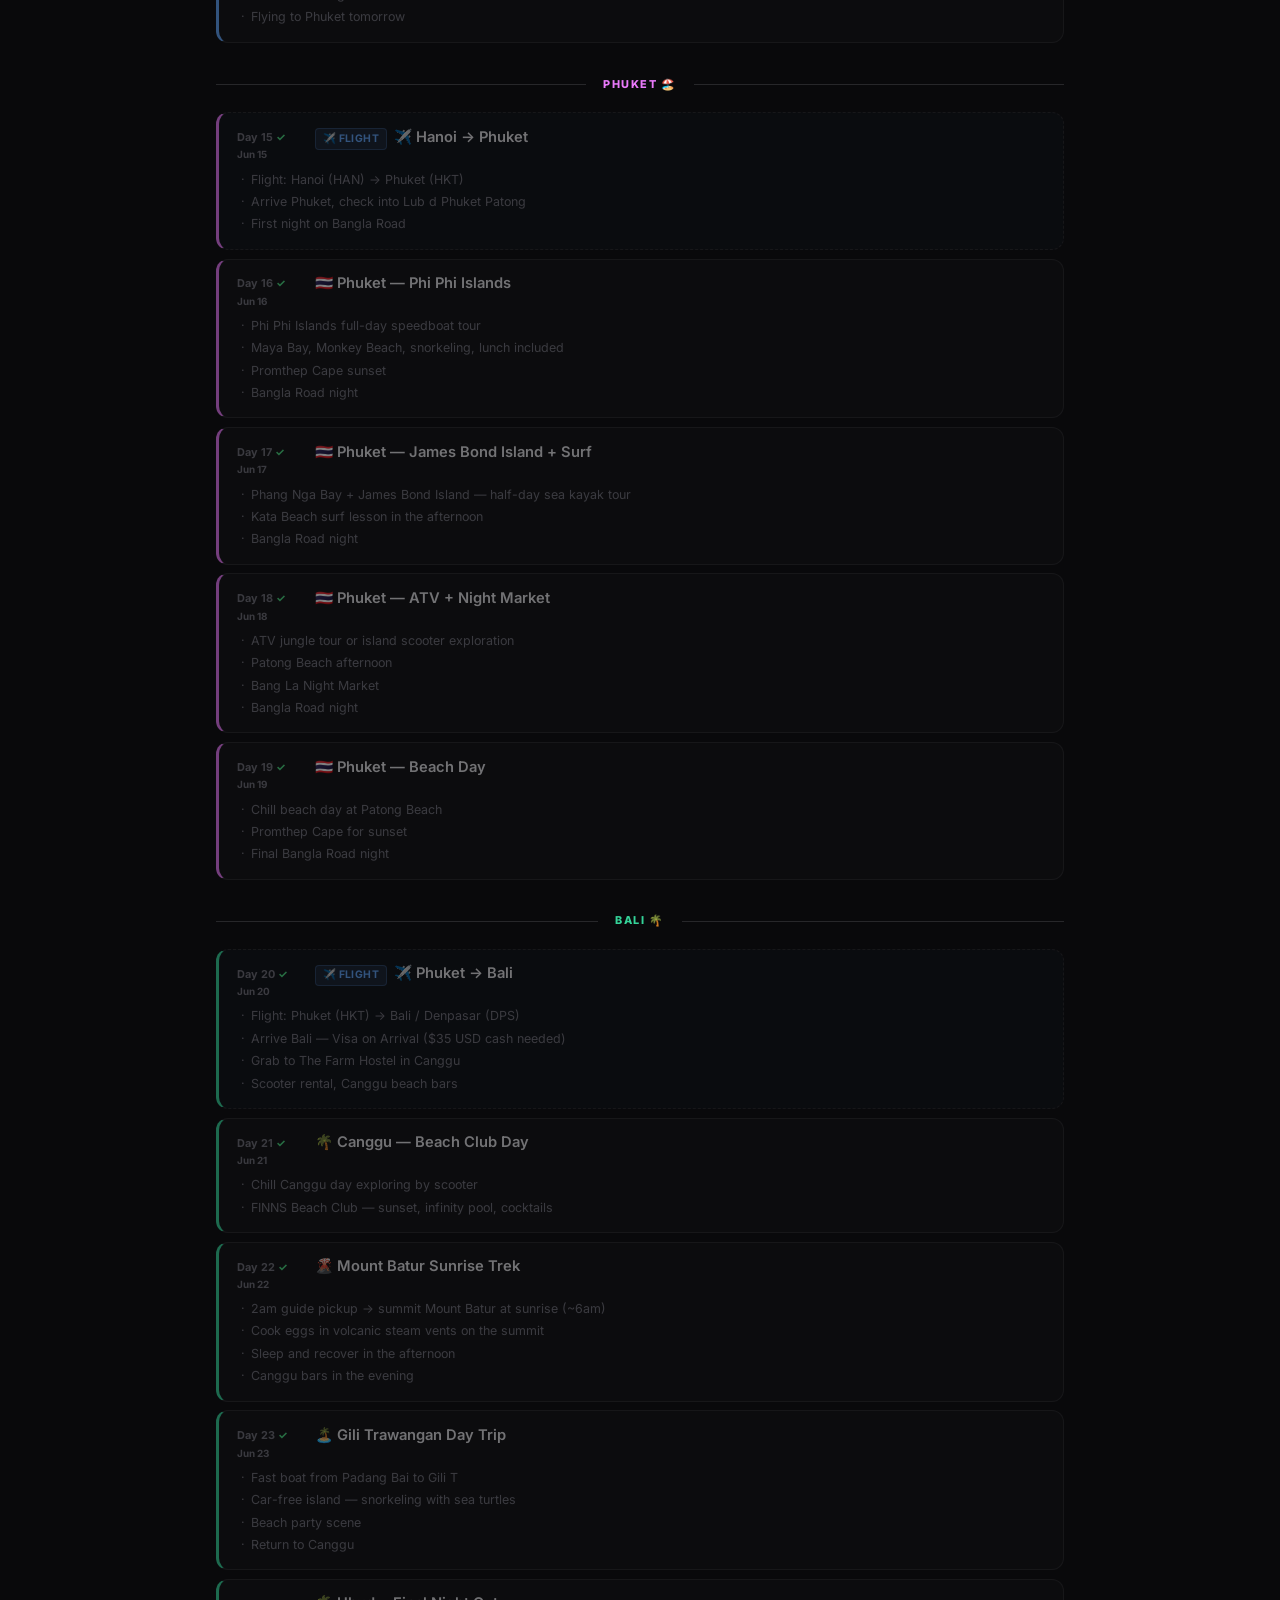
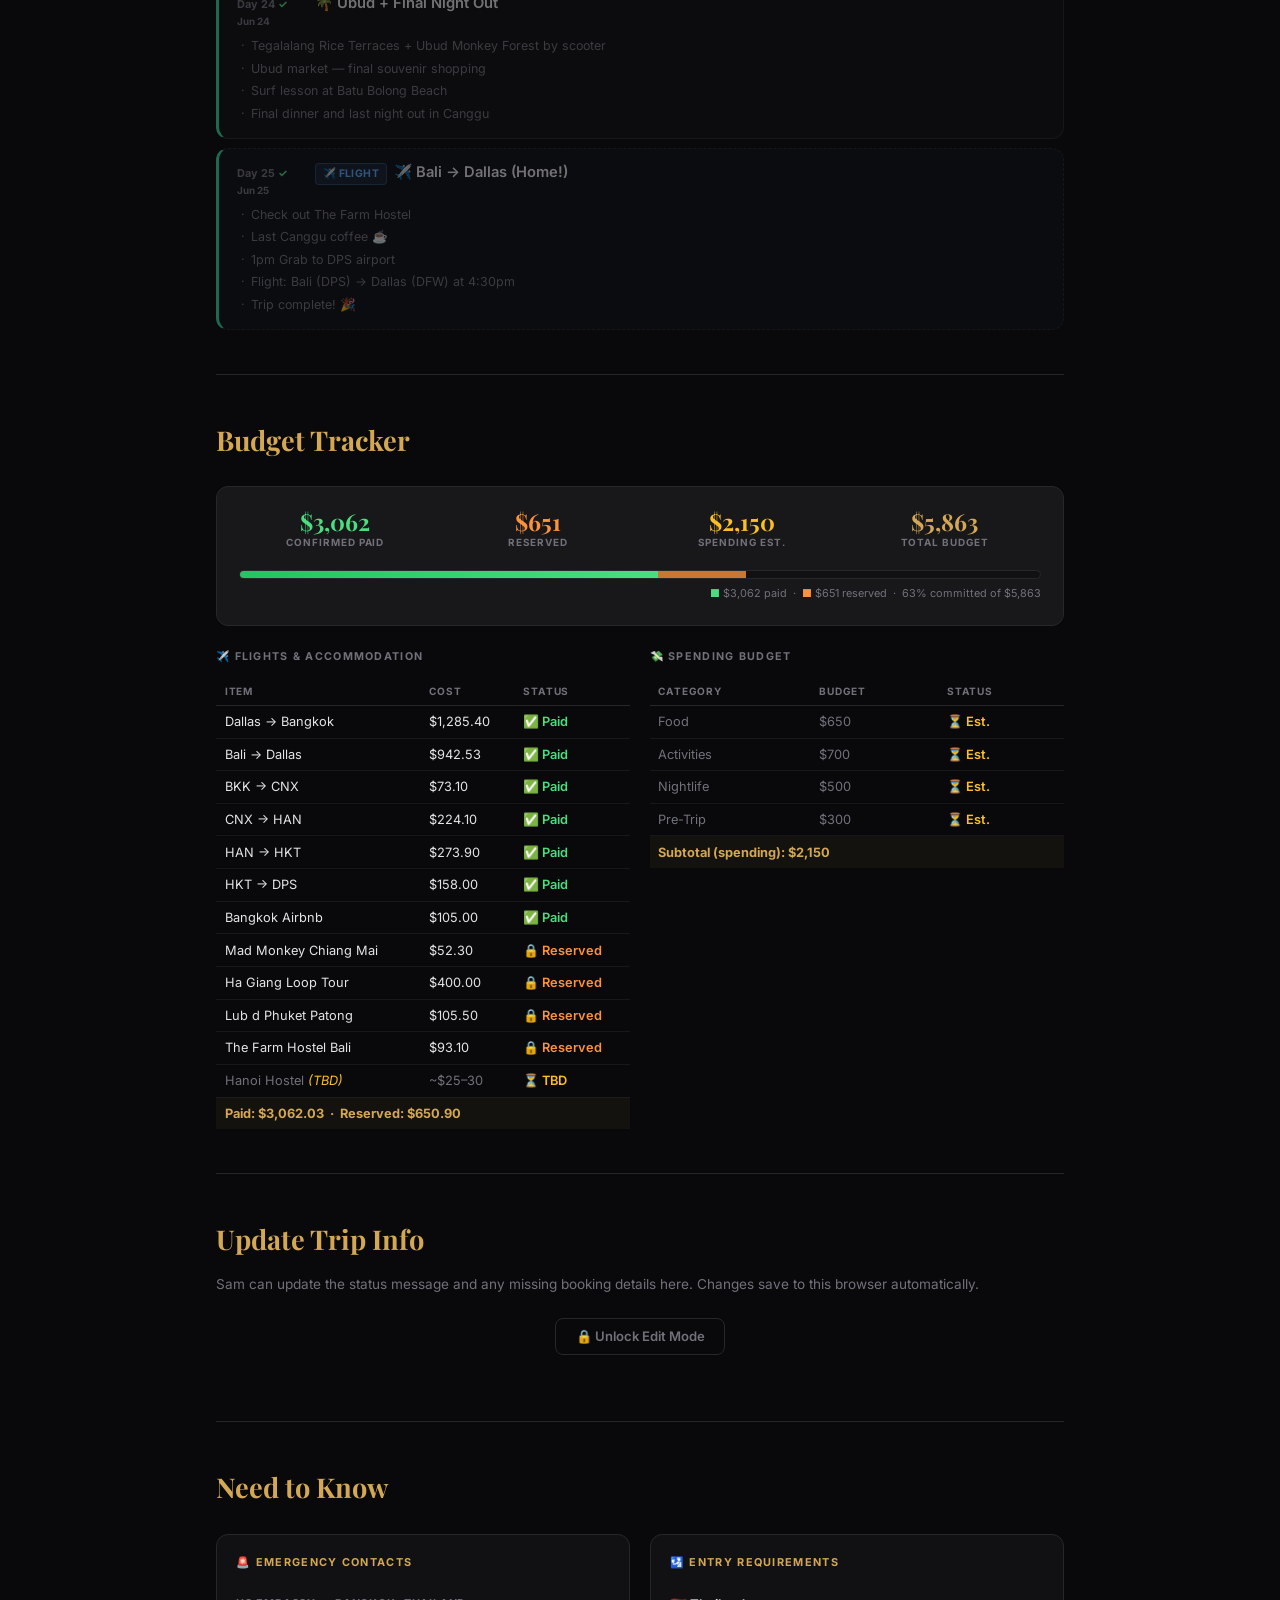
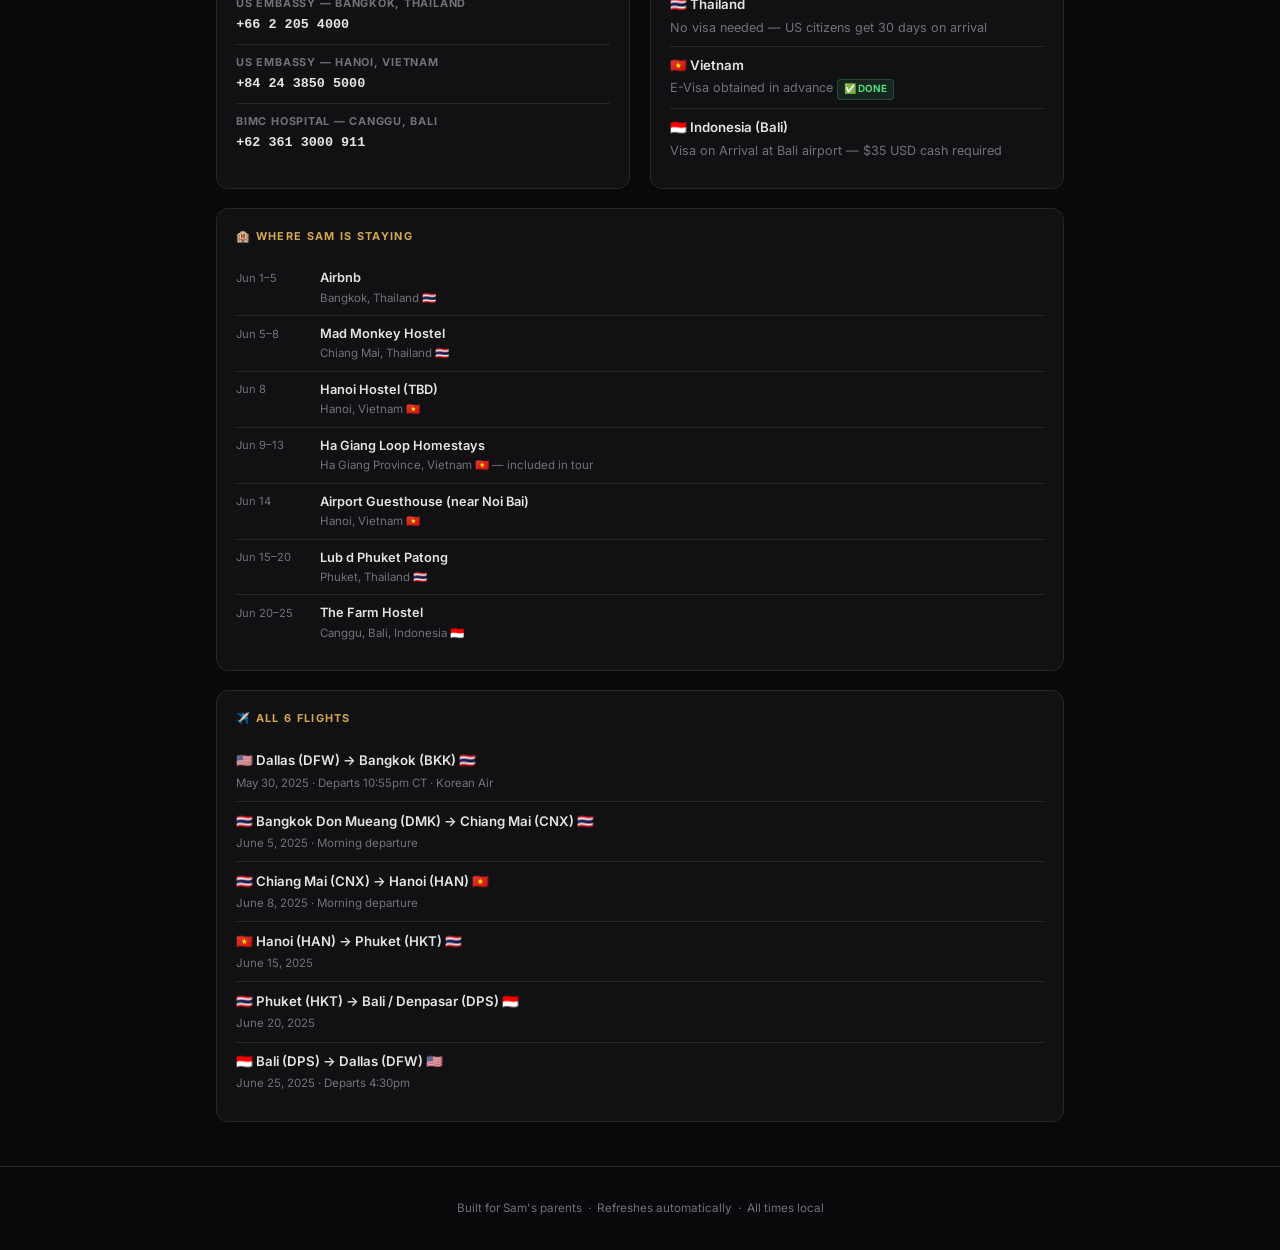
==== commit d2382a48: "Remove shopping, cut nightlife to 500, remove Connor note" ====
--- a/index.html
+++ b/index.html
@@ -331,7 +331,7 @@
 
   <div class="stats-row">
     <div class="stat-card">
-      <span class="stat-val">$6,463</span>
+      <span class="stat-val">$5,863</span>
       <span class="stat-key">Total Budget</span>
     </div>
     <div class="stat-card">
@@ -383,13 +383,12 @@
         <span class="bl">Spending Est.</span>
       </div>
       <div class="bnum total">
-        <span class="ba">$6,463</span>
+        <span class="ba">$5,863</span>
         <span class="bl">Total Budget</span>
       </div>
     </div>
     <div class="pbar-wrap"><div class="pbar-paid" id="pbar-paid"></div><div class="pbar-reserved" id="pbar-res"></div></div>
     <div class="pbar-lbl"><span style="color:var(--paid)">■</span> $3,062 paid &nbsp;·&nbsp; <span style="color:var(--reserved)">■</span> $651 reserved &nbsp;·&nbsp; 57% committed of $6,463</div>
-    <div class="budget-note">💡 Note: Connor owes Reese $250.90</div>
   </div>
 
   <div class="budget-tables">
@@ -426,10 +425,9 @@
         <tbody>
           <tr class="row-unpaid"><td>Food</td><td id="sp-food">$650</td><td class="st">⏳ Est.</td></tr>
           <tr class="row-unpaid"><td>Activities</td><td id="sp-acts">$700</td><td class="st">⏳ Est.</td></tr>
-          <tr class="row-unpaid"><td>Nightlife</td><td id="sp-night">$700</td><td class="st">⏳ Est.</td></tr>
-          <tr class="row-unpaid"><td>Shopping</td><td id="sp-shop">$400</td><td class="st">⏳ Est.</td></tr>
+          <tr class="row-unpaid"><td>Nightlife</td><td id="sp-night">$500</td><td class="st">⏳ Est.</td></tr>
           <tr class="row-unpaid"><td>Pre-Trip</td><td id="sp-pre">$300</td><td class="st">⏳ Est.</td></tr>
-          <tr class="row-total"><td colspan="3"><strong id="spending-subtotal">Subtotal (spending): $2,750</strong></td></tr>
+          <tr class="row-total"><td colspan="3"><strong id="spending-subtotal">Subtotal (spending): $2,150</strong></td></tr>
         </tbody>
       </table>
     </div>
@@ -499,8 +497,7 @@
       <div class="form-grid">
         <div class="fg"><label>Food</label><input type="text" id="ef-food" placeholder="$650"></div>
         <div class="fg"><label>Activities</label><input type="text" id="ef-acts" placeholder="$700"></div>
-        <div class="fg"><label>Nightlife</label><input type="text" id="ef-night" placeholder="$700"></div>
-        <div class="fg"><label>Shopping</label><input type="text" id="ef-shop" placeholder="$400"></div>
+        <div class="fg"><label>Nightlife</label><input type="text" id="ef-night" placeholder="$500"></div>
         <div class="fg"><label>Pre-Trip</label><input type="text" id="ef-pre" placeholder="$300"></div>
       </div>
 
@@ -1014,7 +1011,7 @@
   lubd:      105.50,
   farm:      93.10,
 };
-const SPENDING_DEFAULTS = { food:650, acts:700, night:700, shop:400, pre:300 };
+const SPENDING_DEFAULTS = { food:650, acts:700, night:500, pre:300 };
 
 function calcTotals(d){
   // How much of reserved items are now paid
@@ -1025,11 +1022,11 @@
     else stillReserved += RESERVED_ITEMS[k];
   });
   const confirmed = BASE_PAID + reservedPaid;
-  const spending = ['food','acts','night','shop','pre'].reduce((sum,k) => {
+  const spending = ['food','acts','night','pre'].reduce((sum,k) => {
     const val = parseFloat((d['sp_'+k] || '').replace(/[^0-9.]/g,''));
     return sum + (isNaN(val) ? SPENDING_DEFAULTS[k] : val);
   }, 0);
-  return { confirmed, stillReserved, spending, total: 6462.93 };
+  return { confirmed, stillReserved, spending, total: 5862.93 };
 }
 
 function animateBudget(){
@@ -1059,7 +1056,7 @@
   const lbl = document.querySelector('.pbar-lbl');
   if(lbl) lbl.innerHTML =
     `<span style="color:var(--paid)">■</span> $${Math.round(confirmed).toLocaleString()} paid &nbsp;·&nbsp; ` +
-    `<span style="color:var(--reserved)">■</span> $${Math.round(stillReserved).toLocaleString()} reserved &nbsp;·&nbsp; ${commitPct}% committed of $6,463`;
+    `<span style="color:var(--reserved)">■</span> $${Math.round(stillReserved).toLocaleString()} reserved &nbsp;·&nbsp; ${commitPct}% committed of $5,863`;
 
   // Update spending table cells
   const keys = ['food','acts','night','shop','pre'];
@@ -1123,7 +1120,7 @@
     if(sel) sel.value = s[k+'Status'] || 'reserved';
   });
   // Spending fields
-  ['food','acts','night','shop','pre'].forEach(k => {
+  ['food','acts','night','pre'].forEach(k => {
     const el = document.getElementById('ef-'+k);
     if(el) el.value = s['sp_'+k] || '';
   });
@@ -1144,7 +1141,6 @@
     sp_food:  document.getElementById('ef-food').value.trim(),
     sp_acts:  document.getElementById('ef-acts').value.trim(),
     sp_night: document.getElementById('ef-night').value.trim(),
-    sp_shop:  document.getElementById('ef-shop').value.trim(),
     sp_pre:   document.getElementById('ef-pre').value.trim(),
   };
   try{ localStorage.setItem('asiaTripData_v2', JSON.stringify(data)); }catch(e){}
